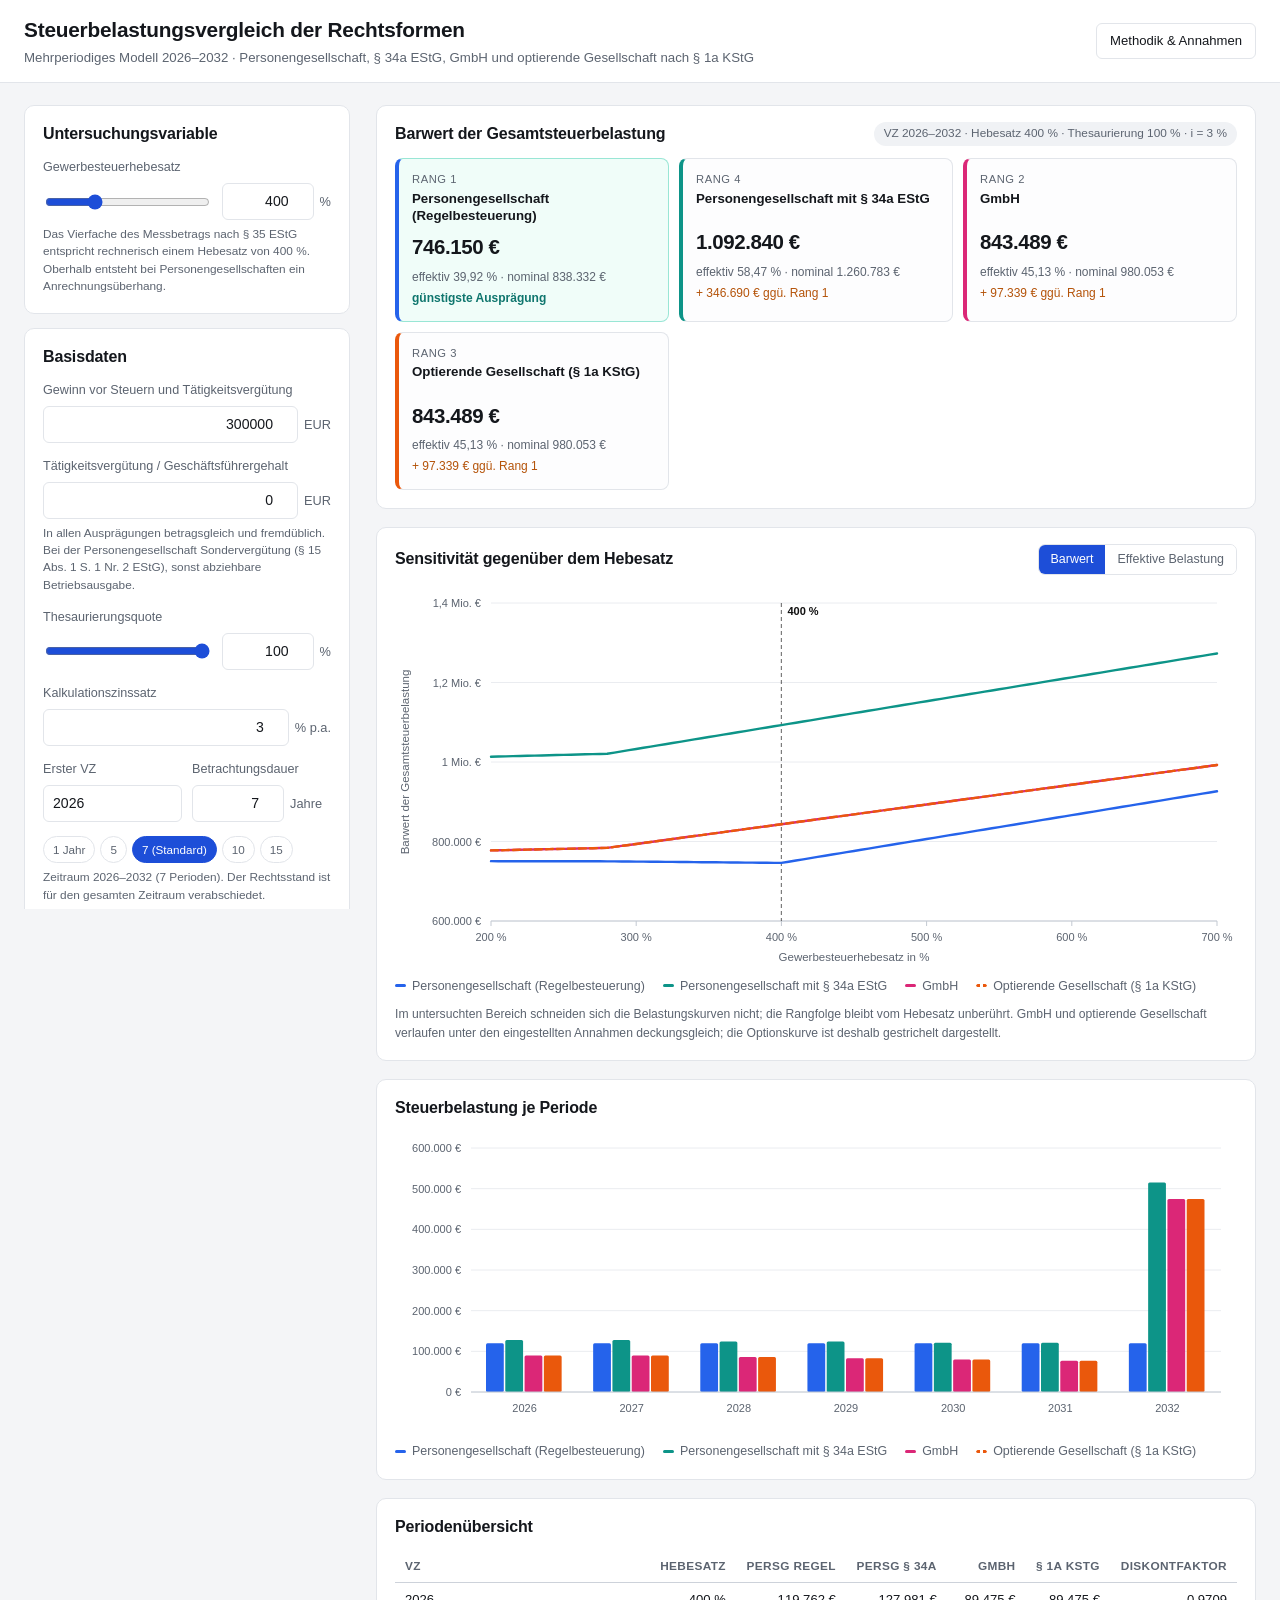
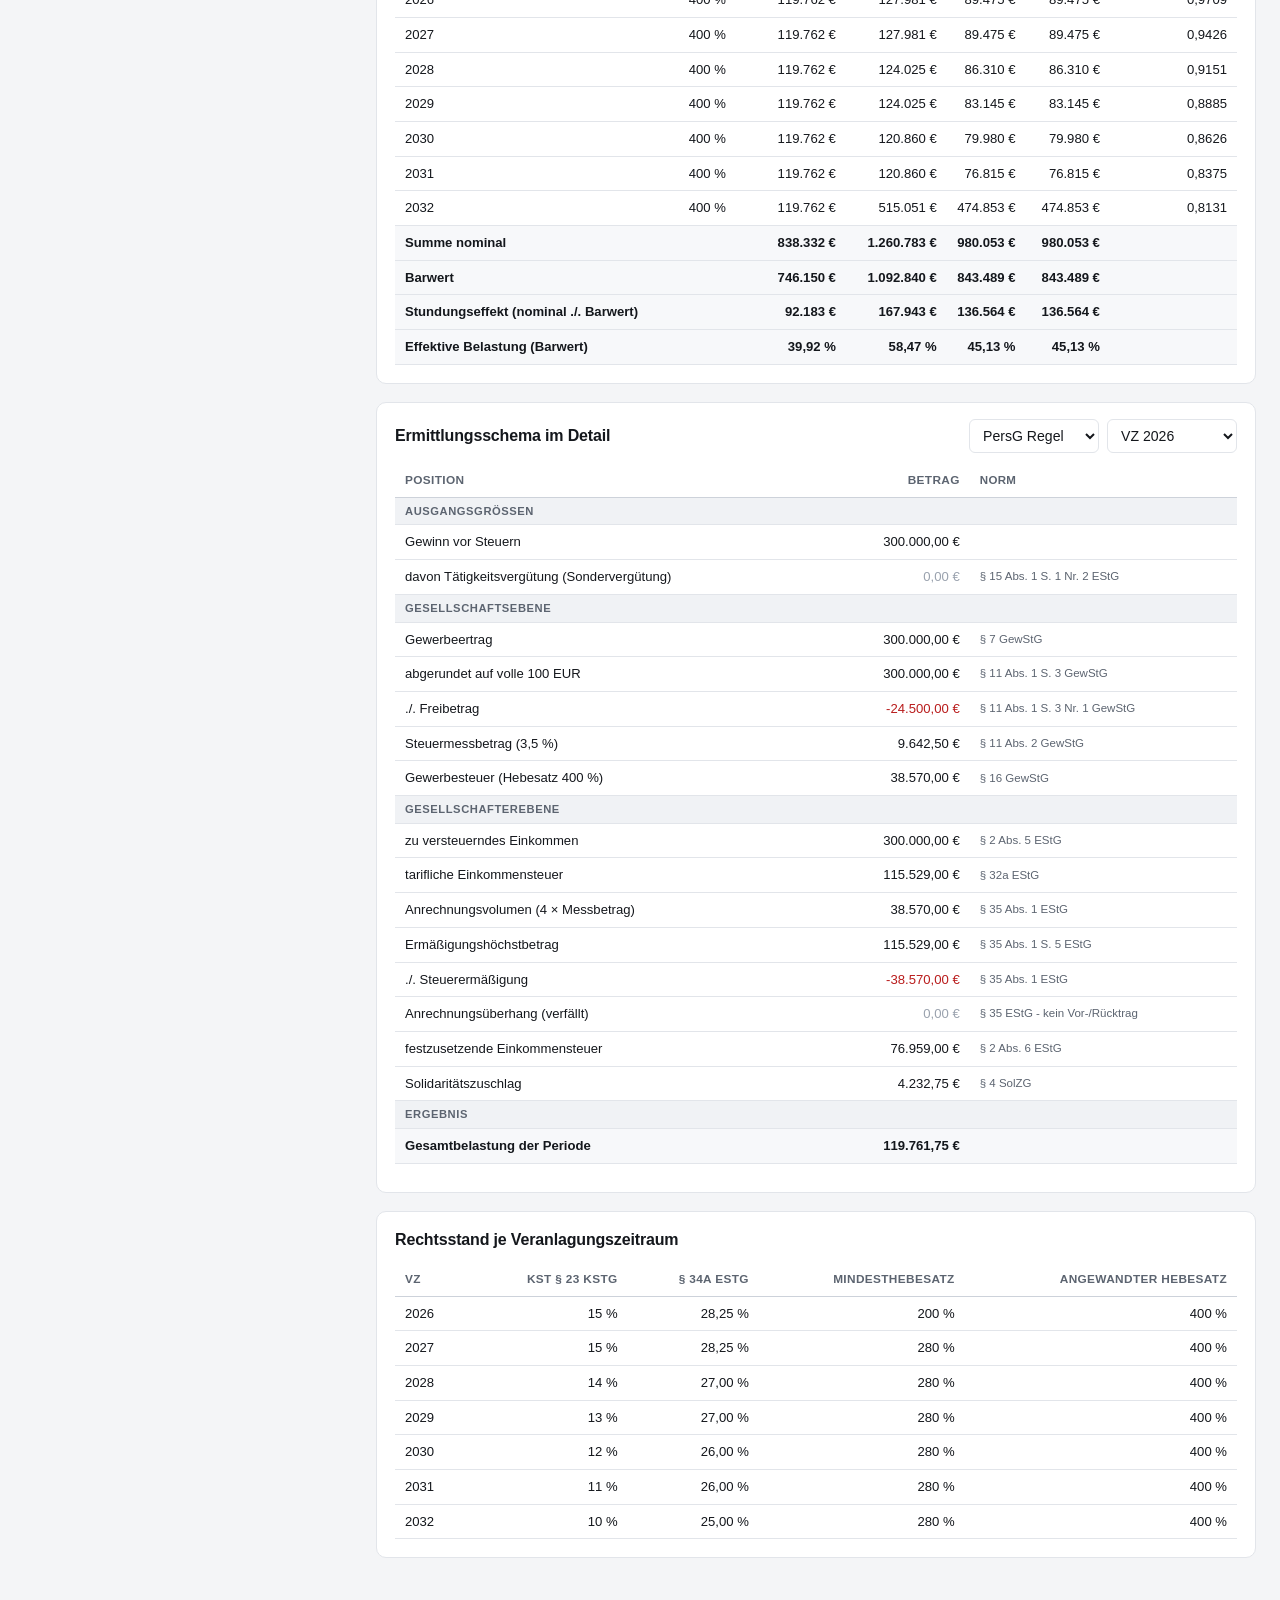
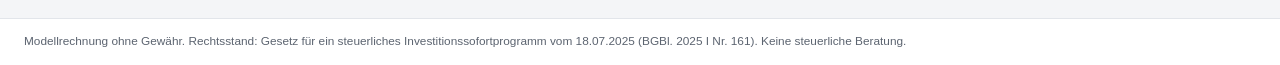
==== index.html @ 8e364d9c "Add files via upload" ====
<!doctype html>
<html lang="de">
  <head>
    <meta charset="utf-8" />
    <meta name="viewport" content="width=device-width, initial-scale=1" />
    <title>Steuerbelastungsvergleich der Rechtsformen &ndash; mehrperiodig</title>
    <meta
      name="description"
      content="Mehrperiodiger steuerlicher Rechtsformvergleich: Personengesellschaft, § 34a EStG, GmbH und optierende Gesellschaft nach § 1a KStG."
    />
    <link rel="stylesheet" href="styles.css" />
  </head>
  <body>
    <header class="kopf">
      <div class="kopf-inner">
        <div>
          <h1>Steuerbelastungsvergleich der Rechtsformen</h1>
          <p class="untertitel">
            <span id="untertitel-zeitraum">Mehrperiodiges Modell 2026&ndash;2032</span> &middot;
            Personengesellschaft, § 34a EStG, GmbH und optierende Gesellschaft nach § 1a KStG
          </p>
        </div>
        <button id="btn-methodik" class="ghost" type="button">Methodik &amp; Annahmen</button>
      </div>
    </header>

    <main class="layout">
      <aside class="eingaben" aria-label="Eingabeparameter">
        <section class="karte">
          <h2>Untersuchungsvariable</h2>
          <div class="feld">
            <label for="hebesatz">Gewerbesteuerhebesatz</label>
            <div class="slider-zeile">
              <input id="hebesatz" type="range" min="200" max="900" step="5" value="400" />
              <div class="zahl-eingabe">
                <input id="hebesatz-zahl" type="number" min="0" max="1200" step="5" value="400" />
                <span>%</span>
              </div>
            </div>
            <p class="hinweis" id="hebesatz-hinweis"></p>
          </div>
        </section>

        <section class="karte">
          <h2>Basisdaten</h2>
          <div class="feld">
            <label for="gewinn">Gewinn vor Steuern und Tätigkeitsvergütung</label>
            <div class="zahl-eingabe breit">
              <input id="gewinn" type="number" min="0" step="10000" value="300000" />
              <span>EUR</span>
            </div>
          </div>
          <div class="feld">
            <label for="verguetung">Tätigkeitsvergütung / Geschäftsführergehalt</label>
            <div class="zahl-eingabe breit">
              <input id="verguetung" type="number" min="0" step="5000" value="0" />
              <span>EUR</span>
            </div>
            <p class="hinweis">
              In allen Ausprägungen betragsgleich und fremdüblich. Bei der Personengesellschaft
              Sondervergütung (§ 15 Abs. 1 S. 1 Nr. 2 EStG), sonst abziehbare Betriebsausgabe.
            </p>
          </div>
          <div class="feld">
            <label for="thesaurierung">Thesaurierungsquote</label>
            <div class="slider-zeile">
              <input id="thesaurierung" type="range" min="0" max="100" step="5" value="100" />
              <div class="zahl-eingabe">
                <input id="thesaurierung-zahl" type="number" min="0" max="100" step="5" value="100" />
                <span>%</span>
              </div>
            </div>
          </div>
          <div class="feld">
            <label for="zins">Kalkulationszinssatz</label>
            <div class="zahl-eingabe breit">
              <input id="zins" type="number" min="0" max="20" step="0.25" value="3" />
              <span>% p.a.</span>
            </div>
          </div>
          <div class="feld zwei-spalten">
            <div>
              <label for="von-vz">Erster VZ</label>
              <input id="von-vz" type="number" min="2024" max="2040" step="1" value="2026" />
            </div>
            <div>
              <label for="dauer">Betrachtungsdauer</label>
              <div class="zahl-eingabe">
                <input id="dauer" type="number" min="1" max="30" step="1" value="7" />
                <span>Jahre</span>
              </div>
            </div>
          </div>
          <div class="schnellwahl" id="dauer-schnellwahl">
            <button type="button" data-dauer="1">1 Jahr</button>
            <button type="button" data-dauer="5">5</button>
            <button type="button" data-dauer="7">7 (Standard)</button>
            <button type="button" data-dauer="10">10</button>
            <button type="button" data-dauer="15">15</button>
          </div>
          <p class="hinweis" id="zeitraum-hinweis"></p>
        </section>

        <section class="karte">
          <h2>Modellvarianten</h2>
          <label class="schalter">
            <input type="checkbox" id="opt-schluss" checked />
            <span
              >Vollständige Entnahme/Ausschüttung in der Schlussperiode
              <em>Ohne diese Annahme erschiene die Stundung als endgültige Entlastung.</em></span
            >
          </label>
          <label class="schalter">
            <input type="checkbox" id="opt-mindest" checked />
            <span
              >Gesetzlichen Mindesthebesatz erzwingen
              <em>280 % ab EZ 2027 (§ 16 Abs. 4 S. 2 GewStG).</em></span
            >
          </label>
          <label class="schalter">
            <input type="checkbox" id="opt-solz" checked />
            <span
              >SolZ-Freigrenze und Milderungszone
              <em>§ 3 Abs. 3 bis 5 SolZG auf die Einkommensteuer.</em></span
            >
          </label>
          <label class="schalter">
            <input type="checkbox" id="opt-hoechst" />
            <span
              >§ 34a-Steuer im Ermäßigungshöchstbetrag
              <em
                >Standard aus: der Sondertarif mindert das nutzbare Anrechnungsvolumen des
                § 35 EStG.</em
              ></span
            >
          </label>
          <label class="schalter">
            <input type="checkbox" id="opt-fiktion" />
            <span
              >Ausschüttungsfiktion § 1a Abs. 3 S. 5 KStG
              <em>Entnahmefähiges Gesellschafterkonto: Thesaurierung ausgeschlossen.</em></span
            >
          </label>
        </section>

        <section class="karte">
          <h2>Kontrollrechnung</h2>
          <label class="schalter">
            <input type="checkbox" id="opt-kontrolle" />
            <span
              >Ohne Tätigkeitsvergütung gegenrechnen
              <em>Zeigt den Einfluss der Vergütung auf die Rangfolge.</em></span
            >
          </label>
          <div class="knopfreihe">
            <button id="btn-reset" class="ghost" type="button">Basisszenario</button>
            <button id="btn-csv" class="ghost" type="button">CSV-Export</button>
          </div>
        </section>
      </aside>

      <div class="ergebnisse">
        <section class="karte" id="uebersicht-karte">
          <div class="karte-kopf">
            <h2>Barwert der Gesamtsteuerbelastung</h2>
            <span class="badge" id="zeitraum-badge"></span>
          </div>
          <div class="varianten-raster" id="varianten-raster"></div>
          <p class="fussnote" id="kontroll-hinweis" hidden></p>
        </section>

        <section class="karte">
          <div class="karte-kopf">
            <h2>Sensitivität gegenüber dem Hebesatz</h2>
            <div class="segmente" role="tablist">
              <button class="segment aktiv" data-mass="barwert" type="button">Barwert</button>
              <button class="segment" data-mass="effektiv" type="button">Effektive Belastung</button>
            </div>
          </div>
          <div id="chart-sensitivitaet"></div>
          <div class="legende" id="legende-sensitivitaet"></div>
          <p class="fussnote" id="schnittpunkte"></p>
        </section>

        <section class="karte">
          <h2>Steuerbelastung je Periode</h2>
          <div id="chart-perioden"></div>
          <div class="legende" id="legende-perioden"></div>
        </section>

        <section class="karte">
          <h2>Periodenübersicht</h2>
          <div class="tabelle-scroll">
            <table id="perioden-tabelle" class="tabelle"></table>
          </div>
        </section>

        <section class="karte">
          <div class="karte-kopf">
            <h2>Ermittlungsschema im Detail</h2>
            <div class="detail-wahl">
              <select id="detail-variante" aria-label="Ausprägung"></select>
              <select id="detail-periode" aria-label="Veranlagungszeitraum"></select>
            </div>
          </div>
          <div class="tabelle-scroll">
            <table id="detail-tabelle" class="tabelle detail"></table>
          </div>
          <ul class="hinweisliste" id="detail-hinweise"></ul>
        </section>

        <section class="karte">
          <h2>Rechtsstand je Veranlagungszeitraum</h2>
          <div class="tabelle-scroll">
            <table id="rechtsstand-tabelle" class="tabelle"></table>
          </div>
        </section>
      </div>
    </main>

    <dialog id="methodik">
      <article>
        <h2>Modellannahmen</h2>
        <p>
          Die Annahmen sind keine Realitätsbeschreibung, sondern eine bewusste Reduktion, die den
          Untersuchungsgegenstand isoliert. Sie wirken über alle Ausprägungen einheitlich;
          Belastungsunterschiede sind damit ausschließlich auf die rechtsformspezifische Systematik
          und auf die Höhe des Hebesatzes zurückzuführen.
        </p>
        <table class="tabelle">
          <thead>
            <tr><th>Parameter</th><th>Annahme</th></tr>
          </thead>
          <tbody>
            <tr><td>Gesellschafter</td><td>eine unbeschränkt steuerpflichtige natürliche Person, keine weiteren Einkünfte, keine Kirchensteuer</td></tr>
            <tr><td>Gewinn vor Steuern</td><td>konstant über alle Perioden</td></tr>
            <tr><td>Hebesatz</td><td>einzige variable Größe</td></tr>
            <tr><td>Hinzurechnungen / Kürzungen</td><td>keine; Gewerbeertrag = Gewinn vor Steuern</td></tr>
            <tr><td>Tätigkeitsvergütung</td><td>betragsgleich in allen Ausprägungen, fremdüblich</td></tr>
            <tr><td>Sonderbetriebsvermögen</td><td>nicht vorhanden</td></tr>
            <tr><td>Anrechnung § 35 EStG</td><td>ein Betrieb, keine Quotelung, kein Vor- oder Rücktrag von Überhängen</td></tr>
            <tr><td>§ 34a EStG</td><td>Antragsvoraussetzungen erfüllt, keine Tatbestände des Abs. 6, voller Antrag</td></tr>
            <tr><td>Ausschüttungsbesteuerung</td><td>Abgeltungsteuer; kein Teileinkünfteverfahren, keine Günstigerprüfung, kein Sparer-Pauschbetrag</td></tr>
            <tr><td>Optierende Gesellschaft</td><td>nicht entnahmefähiges Gesellschafterkonto; Übergang und Rückoption nicht abgebildet</td></tr>
            <tr><td>Schlussperiode</td><td>vollständige Ausschüttung bzw. Entnahme und Nachversteuerung</td></tr>
            <tr><td>Rechtsstand</td><td>verabschiedete Satzänderungen periodengerecht; Einkommensteuertarif konstant (VZ 2026)</td></tr>
            <tr><td>Thesauriertes Vermögen</td><td>keine Verzinsung; Diskontierung allein über den Kalkulationszinssatz</td></tr>
            <tr><td>Sozialversicherung</td><td>bleibt außer Betracht</td></tr>
          </tbody>
        </table>

        <h3>Rechenweg</h3>
        <p>
          Die Berechnung durchläuft die Veranlagungszeiträume nacheinander. Fortgeschrieben werden
          der nachversteuerungspflichtige Betrag nach § 34a Abs. 3 EStG sowie das thesaurierte
          Vermögen der Kapitalgesellschaft. Die Ermittlung des begünstigungsfähigen Gewinns nach
          § 34a Abs. 2 EStG ist zirkulär und wird durch Fixpunktiteration aufgelöst. Erst im
          Anschluss werden die Zahlungen &ndash; jeweils zum Periodenende &ndash; auf den Beginn des
          ersten Veranlagungszeitraums diskontiert.
        </p>

        <h3>Grenzen</h3>
        <ul>
          <li>Der Übergangsvorgang nach § 1a Abs. 2 KStG (Formwechsel i.S.d. § 1 Abs. 3 Nr. 3 UmwStG), die Sperrfrist des § 22 UmwStG und die Rückoption bleiben unberücksichtigt. Das verzerrt den Vergleich tendenziell zugunsten der Option.</li>
          <li>Anrechnungsüberhänge nach § 35 EStG verfallen periodisch; das Gesetz sieht weder Vor- noch Rücktrag vor.</li>
          <li>Die Ergebnisse sind Modellrechnungen und ersetzen keine steuerliche Beratung im Einzelfall.</li>
        </ul>
        <form method="dialog"><button class="primaer" type="submit">Schließen</button></form>
      </article>
    </dialog>

    <footer class="fuss">
      <p>
        Modellrechnung ohne Gewähr. Rechtsstand: Gesetz für ein steuerliches Investitionssofortprogramm
        vom 18.07.2025 (BGBl. 2025 I Nr. 161). Keine steuerliche Beratung.
      </p>
    </footer>

    <script type="module" src="src/ui/app.js"></script>
  </body>
</html>
---- styles.css ----
:root {
  --bg: #f4f5f7;
  --karte: #ffffff;
  --rand: #e2e5ea;
  --text: #14171c;
  --gedimmt: #5c6470;
  --akzent: #1d4ed8;
  --gut: #0f766e;
  --warn: #b45309;
  --radius: 10px;
  --schrift: 'Inter', -apple-system, BlinkMacSystemFont, 'Segoe UI', Roboto, Helvetica, Arial,
    sans-serif;
}

* {
  box-sizing: border-box;
}

html {
  -webkit-text-size-adjust: 100%;
}

body {
  margin: 0;
  font-family: var(--schrift);
  background: var(--bg);
  color: var(--text);
  font-size: 15px;
  line-height: 1.5;
}

h1,
h2,
h3 {
  margin: 0;
  font-weight: 600;
  letter-spacing: -0.01em;
}

h1 {
  font-size: 1.3rem;
}
h2 {
  font-size: 1rem;
}
h3 {
  font-size: 0.95rem;
  margin-top: 1.4rem;
}

/* ---------- Kopf ---------- */

.kopf {
  background: var(--karte);
  border-bottom: 1px solid var(--rand);
  position: sticky;
  top: 0;
  z-index: 20;
}

.kopf-inner {
  max-width: 1500px;
  margin: 0 auto;
  padding: 14px 24px;
  display: flex;
  align-items: center;
  justify-content: space-between;
  gap: 16px;
}

.untertitel {
  margin: 3px 0 0;
  color: var(--gedimmt);
  font-size: 0.83rem;
}

/* ---------- Layout ---------- */

.layout {
  max-width: 1500px;
  margin: 0 auto;
  padding: 22px 24px 60px;
  display: grid;
  grid-template-columns: 330px minmax(0, 1fr);
  gap: 22px;
  align-items: start;
}

.eingaben {
  position: sticky;
  top: 78px;
  display: flex;
  flex-direction: column;
  gap: 14px;
  max-height: calc(100vh - 96px);
  overflow-y: auto;
  padding-right: 4px;
}

.ergebnisse {
  display: flex;
  flex-direction: column;
  gap: 18px;
  min-width: 0;
}

.karte {
  background: var(--karte);
  border: 1px solid var(--rand);
  border-radius: var(--radius);
  padding: 16px 18px 18px;
}

.karte-kopf {
  display: flex;
  align-items: center;
  justify-content: space-between;
  gap: 12px;
  flex-wrap: wrap;
  margin-bottom: 12px;
}

.karte h2 {
  margin-bottom: 12px;
}
.karte-kopf h2 {
  margin-bottom: 0;
}

/* ---------- Formularelemente ---------- */

.feld {
  margin-bottom: 14px;
}
.feld:last-child {
  margin-bottom: 0;
}

label {
  display: block;
  font-size: 0.79rem;
  font-weight: 500;
  color: var(--gedimmt);
  margin-bottom: 6px;
}

input[type='number'],
select {
  width: 100%;
  padding: 7px 9px;
  border: 1px solid var(--rand);
  border-radius: 6px;
  font: inherit;
  font-size: 0.88rem;
  background: #fff;
  color: var(--text);
  font-variant-numeric: tabular-nums;
}

input[type='number']:focus,
select:focus {
  outline: 2px solid rgba(29, 78, 216, 0.35);
  outline-offset: 0;
  border-color: var(--akzent);
}

.zahl-eingabe {
  display: flex;
  align-items: center;
  gap: 6px;
}
.zahl-eingabe span {
  font-size: 0.8rem;
  color: var(--gedimmt);
  white-space: nowrap;
}
.zahl-eingabe input {
  width: 92px;
  text-align: right;
}
.zahl-eingabe.breit input {
  width: 100%;
}

.slider-zeile {
  display: flex;
  align-items: center;
  gap: 10px;
}
.slider-zeile input[type='range'] {
  flex: 1;
  min-width: 0;
  accent-color: var(--akzent);
}

.zwei-spalten {
  display: grid;
  grid-template-columns: 1fr 1fr;
  gap: 10px;
}
.zwei-spalten label {
  margin-bottom: 6px;
}

.schnellwahl {
  display: flex;
  flex-wrap: wrap;
  gap: 5px;
  margin-top: 8px;
}
.schnellwahl button {
  padding: 4px 9px;
  font: inherit;
  font-size: 0.73rem;
  color: var(--gedimmt);
  background: #fff;
  border: 1px solid var(--rand);
  border-radius: 999px;
  cursor: pointer;
}
.schnellwahl button:hover {
  border-color: var(--akzent);
  color: var(--akzent);
}
.schnellwahl button.aktiv {
  background: var(--akzent);
  border-color: var(--akzent);
  color: #fff;
}

.hinweis {
  margin: 6px 0 0;
  font-size: 0.74rem;
  color: var(--gedimmt);
  line-height: 1.45;
}
.hinweis.warnung {
  color: var(--warn);
}

.schalter {
  display: flex;
  gap: 9px;
  align-items: flex-start;
  font-size: 0.82rem;
  color: var(--text);
  font-weight: 400;
  margin-bottom: 11px;
  cursor: pointer;
}
.schalter:last-of-type {
  margin-bottom: 0;
}
.schalter input {
  margin-top: 2px;
  accent-color: var(--akzent);
  flex-shrink: 0;
}
.schalter em {
  display: block;
  font-style: normal;
  font-size: 0.72rem;
  color: var(--gedimmt);
  margin-top: 2px;
}

button {
  font: inherit;
  cursor: pointer;
  border-radius: 6px;
  padding: 7px 13px;
  font-size: 0.82rem;
  border: 1px solid var(--rand);
  background: #fff;
  color: var(--text);
}
button:hover {
  background: #f7f8fa;
}
button.primaer {
  background: var(--akzent);
  border-color: var(--akzent);
  color: #fff;
}
button.primaer:hover {
  background: #1a44bd;
}

.knopfreihe {
  display: flex;
  gap: 8px;
  margin-top: 12px;
}
.knopfreihe button {
  flex: 1;
}

.segmente {
  display: inline-flex;
  border: 1px solid var(--rand);
  border-radius: 7px;
  overflow: hidden;
}
.segment {
  border: 0;
  border-radius: 0;
  padding: 5px 12px;
  font-size: 0.78rem;
  background: #fff;
  color: var(--gedimmt);
}
.segment.aktiv {
  background: var(--akzent);
  color: #fff;
}

.badge {
  font-size: 0.74rem;
  color: var(--gedimmt);
  background: #f0f2f5;
  border-radius: 999px;
  padding: 3px 10px;
}

/* ---------- Ergebniskarten ---------- */

.varianten-raster {
  display: grid;
  grid-template-columns: repeat(auto-fit, minmax(210px, 1fr));
  gap: 10px;
}

.variante {
  border: 1px solid var(--rand);
  border-left: 4px solid var(--farbe, var(--akzent));
  border-radius: 8px;
  padding: 12px 13px;
  background: #fdfdfe;
}
.variante.beste {
  background: #f0fdf9;
  border-color: #99e6d5;
  border-left-color: var(--farbe);
}

.variante .rang {
  font-size: 0.7rem;
  text-transform: uppercase;
  letter-spacing: 0.05em;
  color: var(--gedimmt);
}
.variante .name {
  font-size: 0.83rem;
  font-weight: 600;
  margin: 2px 0 8px;
  line-height: 1.3;
  min-height: 2.2em;
}
.variante .wert {
  font-size: 1.28rem;
  font-weight: 650;
  font-variant-numeric: tabular-nums;
  letter-spacing: -0.02em;
}
.variante .zusatz {
  font-size: 0.75rem;
  color: var(--gedimmt);
  margin-top: 5px;
  font-variant-numeric: tabular-nums;
}
.variante .delta {
  font-size: 0.75rem;
  margin-top: 3px;
  font-variant-numeric: tabular-nums;
}
.variante .delta.null {
  color: var(--gut);
  font-weight: 600;
}
.variante .delta.plus {
  color: var(--warn);
}

/* ---------- Tabellen ---------- */

.tabelle-scroll {
  overflow-x: auto;
  margin: 0 -4px;
  padding: 0 4px;
}

.tabelle {
  width: 100%;
  border-collapse: collapse;
  font-size: 0.82rem;
  font-variant-numeric: tabular-nums;
}
.tabelle th,
.tabelle td {
  padding: 7px 10px;
  text-align: right;
  border-bottom: 1px solid var(--rand);
  white-space: nowrap;
}
.tabelle th:first-child,
.tabelle td:first-child {
  text-align: left;
  white-space: normal;
}
.tabelle thead th {
  font-weight: 600;
  font-size: 0.74rem;
  color: var(--gedimmt);
  text-transform: uppercase;
  letter-spacing: 0.03em;
  border-bottom: 1px solid #cdd2da;
}
.tabelle tbody tr:hover {
  background: #fafbfc;
}
.tabelle tr.summenzeile td {
  font-weight: 650;
  border-top: 1px solid #cdd2da;
  background: #f7f8fa;
}
.tabelle .norm {
  font-size: 0.72rem;
  color: var(--gedimmt);
  text-align: left;
  white-space: normal;
}
.tabelle .ebene td {
  background: #f0f2f5;
  font-size: 0.7rem;
  text-transform: uppercase;
  letter-spacing: 0.05em;
  color: var(--gedimmt);
  font-weight: 600;
  padding: 5px 10px;
}
.tabelle td.negativ {
  color: #b91c1c;
}
.tabelle td.null-wert {
  color: #9aa2ae;
}

.detail-wahl {
  display: flex;
  gap: 8px;
}
.detail-wahl select {
  width: auto;
  min-width: 130px;
}

/* ---------- Diagramme ---------- */

.chart-wrapper {
  position: relative;
}
.chart {
  display: block;
  overflow: visible;
}
.chart .grid {
  stroke: #eaecf0;
  stroke-width: 1;
}
.chart .axis {
  stroke: #c3c9d2;
  stroke-width: 1;
}
.chart .tick {
  font-size: 11px;
  fill: var(--gedimmt);
  font-variant-numeric: tabular-nums;
}
.chart .achsentitel {
  font-size: 11.5px;
  fill: var(--gedimmt);
  font-weight: 500;
}
.chart .marker {
  stroke: #111;
  stroke-width: 1.2;
  stroke-dasharray: 4 3;
  opacity: 0.55;
}
.chart .marker-label {
  font-size: 11px;
  fill: #111;
  font-weight: 600;
}
.chart .fokus-linie {
  stroke: #8b93a1;
  stroke-width: 1;
  stroke-dasharray: 2 3;
}
.chart .linie {
  stroke-linejoin: round;
  stroke-linecap: round;
}

.tooltip {
  position: absolute;
  background: rgba(20, 23, 28, 0.95);
  color: #fff;
  padding: 8px 10px;
  border-radius: 7px;
  font-size: 0.75rem;
  pointer-events: none;
  min-width: 200px;
  z-index: 5;
}
.tooltip .tt-kopf {
  font-weight: 600;
  margin-bottom: 5px;
  padding-bottom: 4px;
  border-bottom: 1px solid rgba(255, 255, 255, 0.18);
}
.tooltip .tt-zeile {
  display: flex;
  align-items: center;
  gap: 6px;
  padding: 1.5px 0;
  font-variant-numeric: tabular-nums;
}
.tooltip .tt-zeile b {
  margin-left: auto;
  font-weight: 600;
}
.tooltip .tt-punkt {
  width: 8px;
  height: 8px;
  border-radius: 2px;
  flex-shrink: 0;
}

.legende {
  display: flex;
  flex-wrap: wrap;
  gap: 6px 18px;
  margin-top: 10px;
  font-size: 0.78rem;
  color: var(--gedimmt);
}
.legende-eintrag {
  display: inline-flex;
  align-items: center;
  gap: 6px;
}
.legende-eintrag i {
  width: 11px;
  height: 3px;
  border-radius: 2px;
  display: inline-block;
}

.fussnote {
  font-size: 0.76rem;
  color: var(--gedimmt);
  margin: 10px 0 0;
  line-height: 1.5;
}

.hinweisliste {
  margin: 10px 0 0;
  padding-left: 18px;
  font-size: 0.76rem;
  color: var(--gedimmt);
}
.hinweisliste li {
  margin-bottom: 3px;
}

/* ---------- Dialog ---------- */

dialog {
  border: 0;
  border-radius: 12px;
  padding: 0;
  max-width: 760px;
  width: calc(100% - 40px);
  box-shadow: 0 24px 60px rgba(0, 0, 0, 0.22);
}
dialog::backdrop {
  background: rgba(15, 18, 24, 0.45);
}
dialog article {
  padding: 24px 26px 22px;
  max-height: 82vh;
  overflow-y: auto;
}
dialog p,
dialog li {
  font-size: 0.85rem;
  color: #333a45;
}
dialog h2 {
  margin-bottom: 10px;
}
dialog .tabelle {
  margin-top: 10px;
}
dialog .tabelle td:first-child {
  font-weight: 500;
  width: 34%;
}
dialog .tabelle td {
  text-align: left;
  white-space: normal;
}
dialog form {
  margin-top: 18px;
  text-align: right;
}

.fuss {
  border-top: 1px solid var(--rand);
  background: var(--karte);
  padding: 14px 24px;
}
.fuss p {
  max-width: 1500px;
  margin: 0 auto;
  font-size: 0.74rem;
  color: var(--gedimmt);
}

@media (max-width: 1080px) {
  .layout {
    grid-template-columns: 1fr;
    padding: 16px;
  }
  .eingaben {
    position: static;
    max-height: none;
    overflow: visible;
  }
}
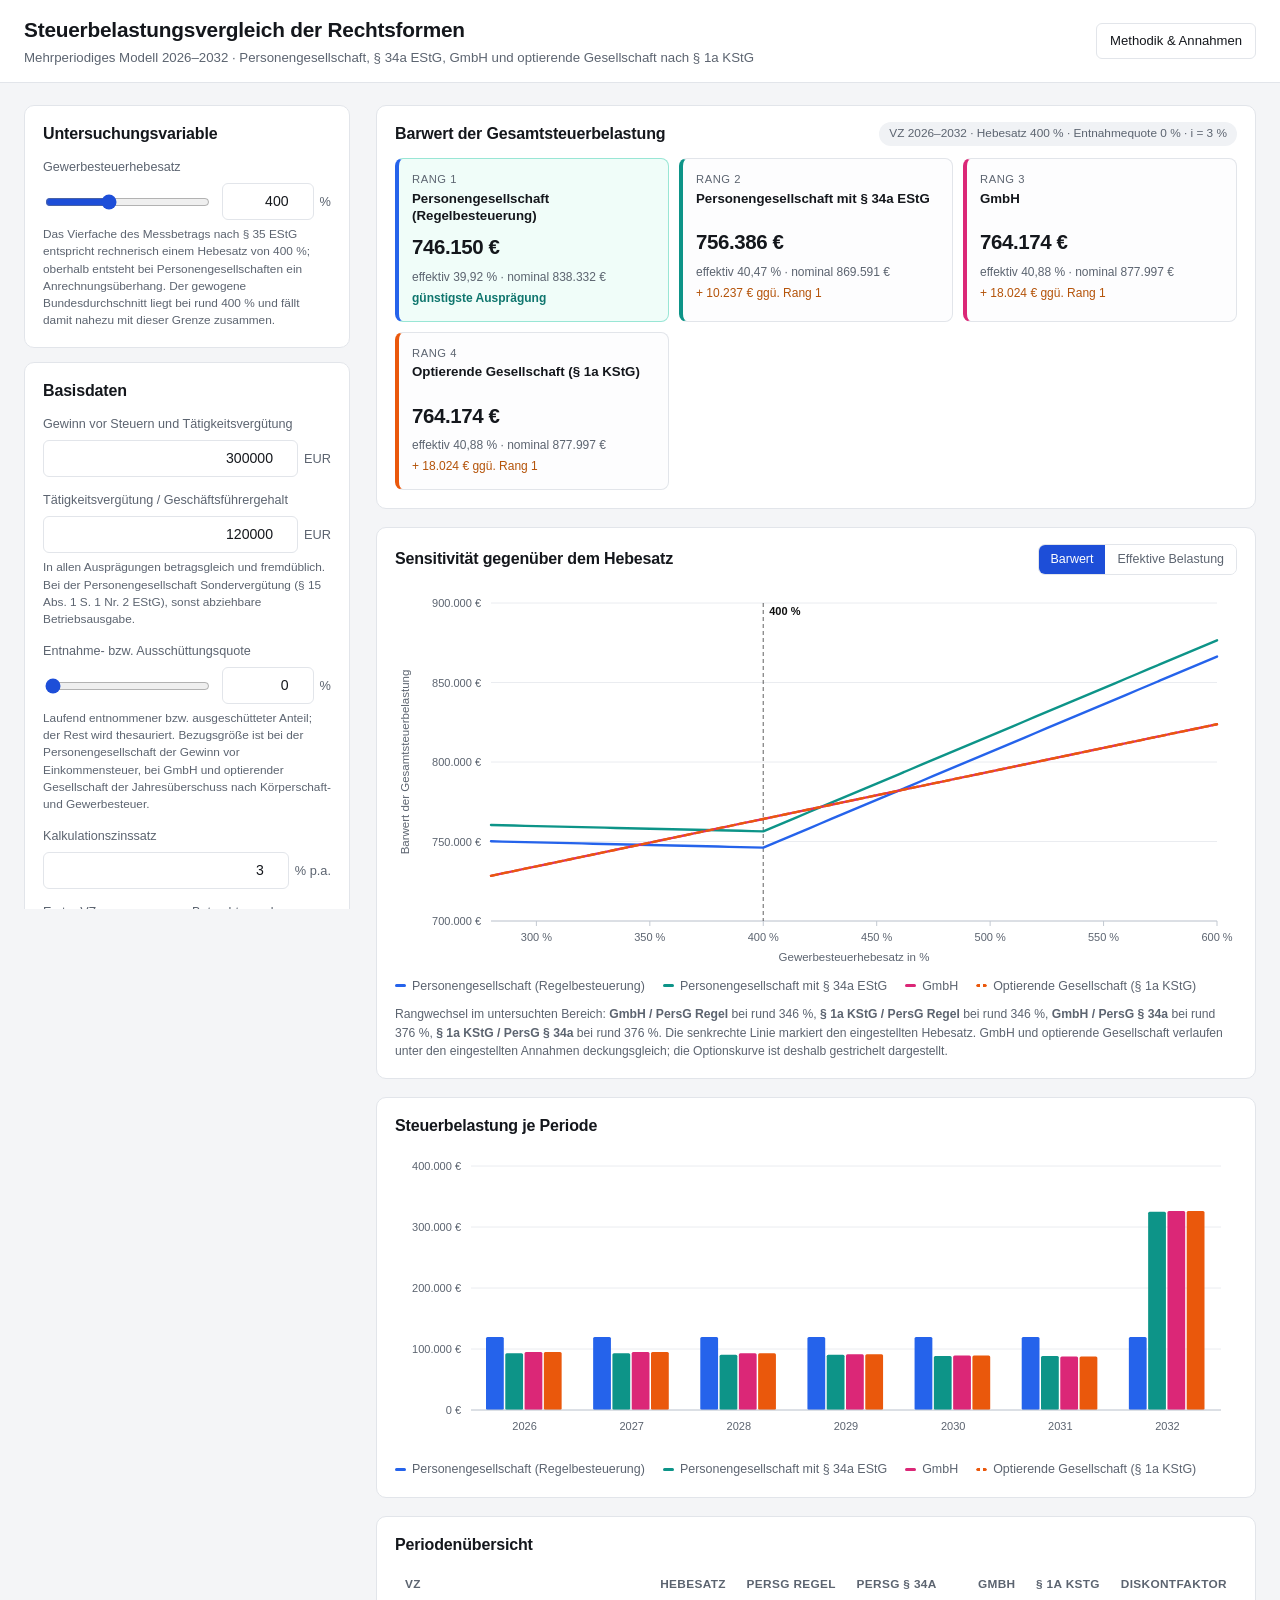
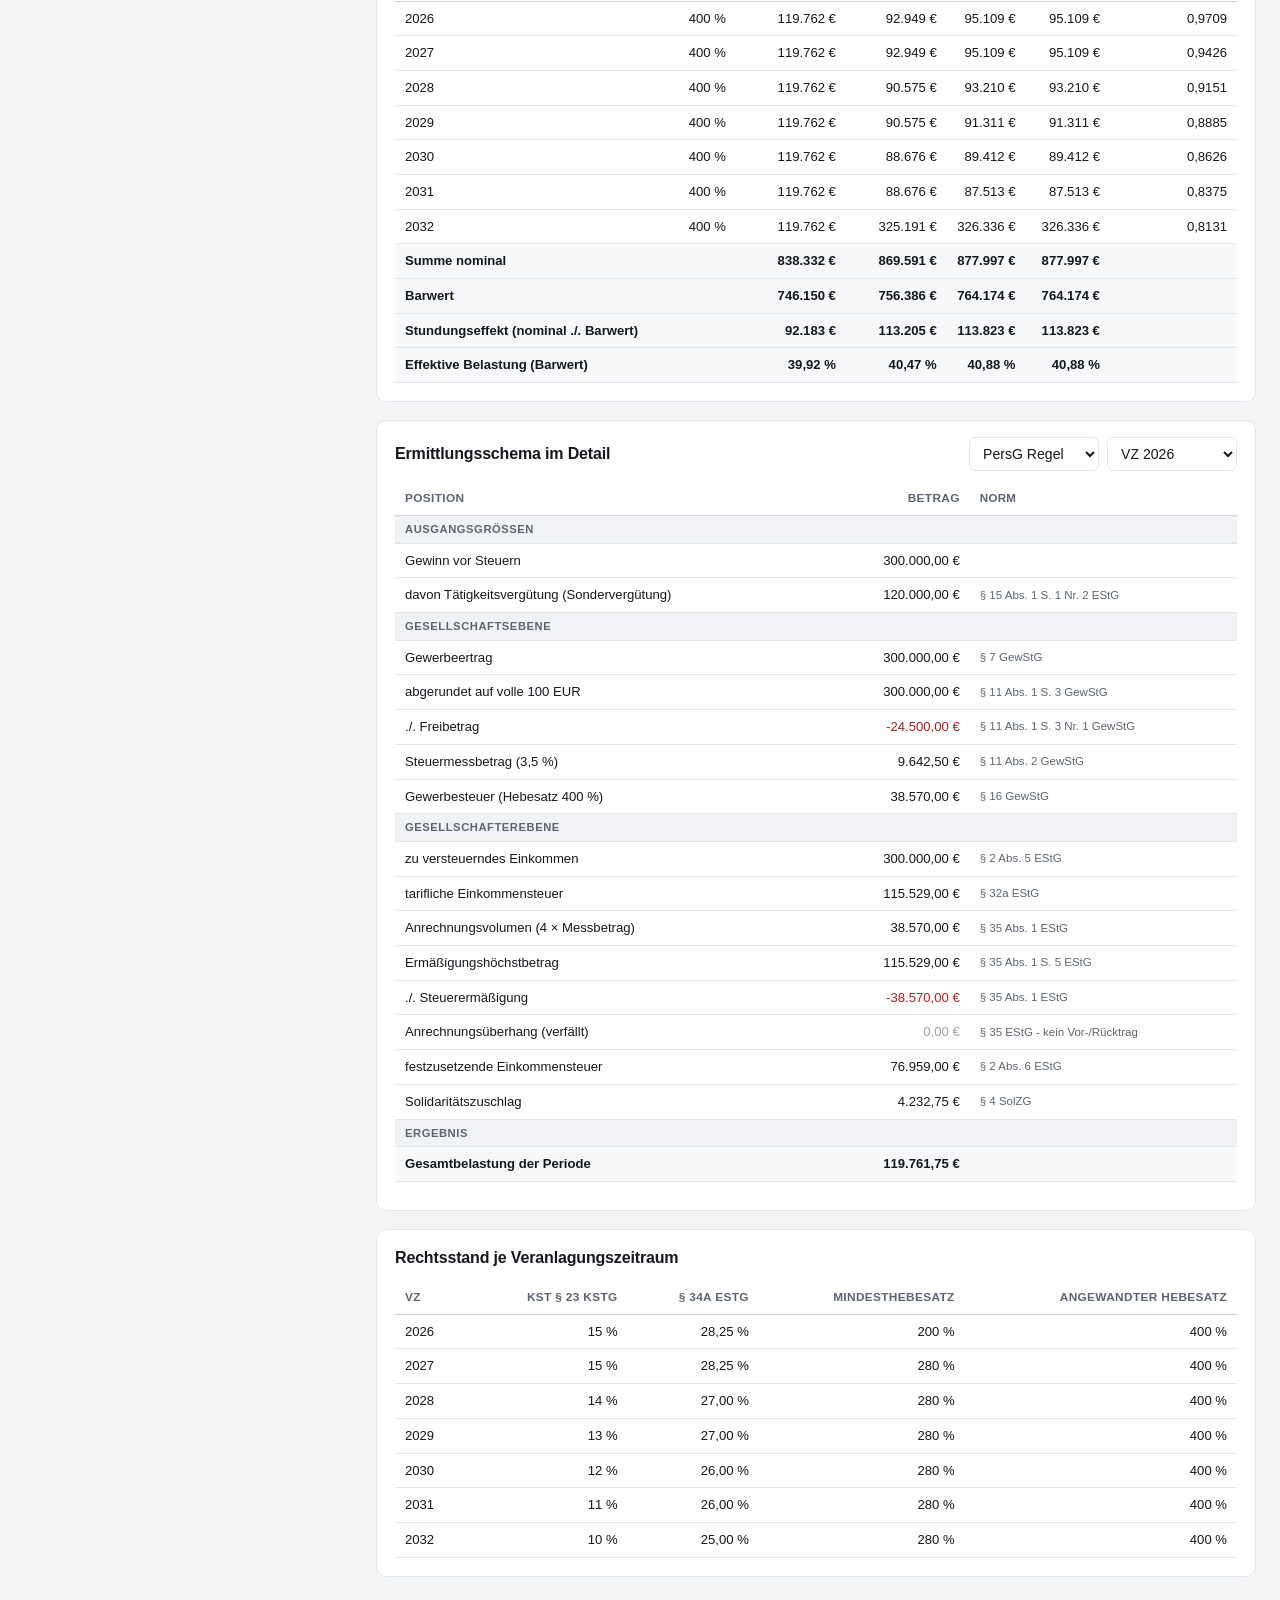
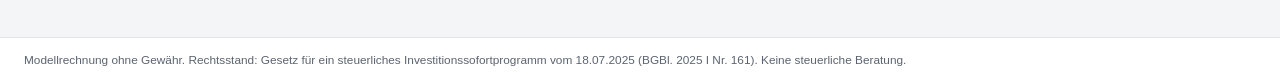
==== commit 75890d74: "Add files via upload" ====
--- a/index.html
+++ b/index.html
@@ -31,7 +31,7 @@
           <div class="feld">
             <label for="hebesatz">Gewerbesteuerhebesatz</label>
             <div class="slider-zeile">
-              <input id="hebesatz" type="range" min="200" max="900" step="5" value="400" />
+              <input id="hebesatz" type="range" min="280" max="600" step="5" value="400" />
               <div class="zahl-eingabe">
                 <input id="hebesatz-zahl" type="number" min="0" max="1200" step="5" value="400" />
                 <span>%</span>
@@ -53,7 +53,7 @@
           <div class="feld">
             <label for="verguetung">Tätigkeitsvergütung / Geschäftsführergehalt</label>
             <div class="zahl-eingabe breit">
-              <input id="verguetung" type="number" min="0" step="5000" value="0" />
+              <input id="verguetung" type="number" min="0" step="5000" value="120000" />
               <span>EUR</span>
             </div>
             <p class="hinweis">
@@ -62,14 +62,19 @@
             </p>
           </div>
           <div class="feld">
-            <label for="thesaurierung">Thesaurierungsquote</label>
+            <label for="entnahme">Entnahme- bzw. Ausschüttungsquote</label>
             <div class="slider-zeile">
-              <input id="thesaurierung" type="range" min="0" max="100" step="5" value="100" />
+              <input id="entnahme" type="range" min="0" max="100" step="5" value="0" />
               <div class="zahl-eingabe">
-                <input id="thesaurierung-zahl" type="number" min="0" max="100" step="5" value="100" />
+                <input id="entnahme-zahl" type="number" min="0" max="100" step="5" value="0" />
                 <span>%</span>
               </div>
             </div>
+            <p class="hinweis">
+              Laufend entnommener bzw. ausgeschütteter Anteil; der Rest wird thesauriert. Bezugsgröße
+              ist bei der Personengesellschaft der Gewinn vor Einkommensteuer, bei GmbH und
+              optierender Gesellschaft der Jahresüberschuss nach Körperschaft- und Gewerbesteuer.
+            </p>
           </div>
           <div class="feld">
             <label for="zins">Kalkulationszinssatz</label>
@@ -125,12 +130,13 @@
             >
           </label>
           <label class="schalter">
-            <input type="checkbox" id="opt-hoechst" />
+            <input type="checkbox" id="opt-hoechst" checked />
             <span
               >§ 34a-Steuer im Ermäßigungshöchstbetrag
               <em
-                >Standard aus: der Sondertarif mindert das nutzbare Anrechnungsvolumen des
-                § 35 EStG.</em
+                >Standard an: Auffassung der Finanzverwaltung, wonach die Steuer auf den begünstigten
+                Gewinn und die Nachsteuer in den Höchstbetrag des § 35 EStG eingehen. Aus:
+                Gegenauffassung, der Sondertarif mindert dann das nutzbare Anrechnungsvolumen.</em
               ></span
             >
           </label>
@@ -149,7 +155,10 @@
             <input type="checkbox" id="opt-kontrolle" />
             <span
               >Ohne Tätigkeitsvergütung gegenrechnen
-              <em>Zeigt den Einfluss der Vergütung auf die Rangfolge.</em></span
+              <em
+                >Zweite vertretbare Modellierung nach Abschnitt 2.2: vollständiger Verzicht auf eine
+                Vergütung. Zeigt deren Einfluss auf Niveau und Rangfolge.</em
+              ></span
             >
           </label>
           <div class="knopfreihe">
@@ -225,7 +234,8 @@
           Die Annahmen sind keine Realitätsbeschreibung, sondern eine bewusste Reduktion, die den
           Untersuchungsgegenstand isoliert. Sie wirken über alle Ausprägungen einheitlich;
           Belastungsunterschiede sind damit ausschließlich auf die rechtsformspezifische Systematik
-          und auf die Höhe des Hebesatzes zurückzuführen.
+          und auf die Höhe des Hebesatzes zurückzuführen. Die Übersicht entspricht Tabelle 1 der
+          Arbeit.
         </p>
         <table class="tabelle">
           <thead>
@@ -234,14 +244,15 @@
           <tbody>
             <tr><td>Gesellschafter</td><td>eine unbeschränkt steuerpflichtige natürliche Person, keine weiteren Einkünfte, keine Kirchensteuer</td></tr>
             <tr><td>Gewinn vor Steuern</td><td>konstant über alle Perioden</td></tr>
-            <tr><td>Hebesatz</td><td>einzige variable Größe</td></tr>
+            <tr><td>Hebesatz</td><td>einzige variable Größe; Sensitivität im Bereich 280 % bis 600 %. Der gewogene Bundesdurchschnitt liegt bei rund 400 % und fällt damit nahezu mit der Anrechnungsgrenze des § 35 EStG zusammen.</td></tr>
             <tr><td>Hinzurechnungen / Kürzungen</td><td>keine; Gewerbeertrag = Gewinn vor Steuern</td></tr>
-            <tr><td>Tätigkeitsvergütung</td><td>betragsgleich in allen Ausprägungen, fremdüblich</td></tr>
+            <tr><td>Tätigkeitsvergütung</td><td>betragsgleich in allen Ausprägungen, fremdüblich. Bei der Personengesellschaft Sondervergütung nach § 15 Abs. 1 S. 1 Nr. 2 EStG i.V.m. § 7 GewStG, bei GmbH und optierender Gesellschaft abziehbare Betriebsausgabe. Der vollständige Verzicht auf eine Vergütung dient nur als Kontrollrechnung.</td></tr>
+            <tr><td>Entnahme- bzw. Ausschüttungsquote</td><td>konstant; Bezugsgröße bei der Personengesellschaft der Gewinn vor Einkommensteuer, bei den Kapitalgesellschaften der Jahresüberschuss nach Körperschaft- und Gewerbesteuer</td></tr>
             <tr><td>Sonderbetriebsvermögen</td><td>nicht vorhanden</td></tr>
             <tr><td>Anrechnung § 35 EStG</td><td>ein Betrieb, keine Quotelung, kein Vor- oder Rücktrag von Überhängen</td></tr>
-            <tr><td>§ 34a EStG</td><td>Antragsvoraussetzungen erfüllt, keine Tatbestände des Abs. 6, voller Antrag</td></tr>
-            <tr><td>Ausschüttungsbesteuerung</td><td>Abgeltungsteuer; kein Teileinkünfteverfahren, keine Günstigerprüfung, kein Sparer-Pauschbetrag</td></tr>
-            <tr><td>Optierende Gesellschaft</td><td>nicht entnahmefähiges Gesellschafterkonto; Übergang und Rückoption nicht abgebildet</td></tr>
+            <tr><td>§ 34a EStG</td><td>Antragsvoraussetzungen des Abs. 1 S. 1 erfüllt (Gewinnanteil über 10 % oder über 10.000 EUR), keine Tatbestände des Abs. 6, voller Antrag</td></tr>
+            <tr><td>Ausschüttungsbesteuerung</td><td>Abgeltungsteuer nach § 32d Abs. 1 EStG; kein Teileinkünfteverfahren, keine Günstigerprüfung, kein Sparer-Pauschbetrag. Das Teileinkünfteverfahren wäre erst unterhalb eines Grenzsteuersatzes von rund 41,7 % vorteilhaft, die Günstigerprüfung erst unterhalb von 25 %.</td></tr>
+            <tr><td>Optierende Gesellschaft</td><td>nicht entnahmefähiges Gesellschafterkonto unterstellt, da das Stehenlassen auf einem entnahmefähigen Konto bereits die Ausschüttungsfiktion des § 1a Abs. 3 S. 5 KStG auslöste; Übergang nach § 1a Abs. 2 KStG und Rückoption nach § 1a Abs. 4 KStG nicht abgebildet</td></tr>
             <tr><td>Schlussperiode</td><td>vollständige Ausschüttung bzw. Entnahme und Nachversteuerung</td></tr>
             <tr><td>Rechtsstand</td><td>verabschiedete Satzänderungen periodengerecht; Einkommensteuertarif konstant (VZ 2026)</td></tr>
             <tr><td>Thesauriertes Vermögen</td><td>keine Verzinsung; Diskontierung allein über den Kalkulationszinssatz</td></tr>
@@ -263,6 +274,8 @@
         <ul>
           <li>Der Übergangsvorgang nach § 1a Abs. 2 KStG (Formwechsel i.S.d. § 1 Abs. 3 Nr. 3 UmwStG), die Sperrfrist des § 22 UmwStG und die Rückoption bleiben unberücksichtigt. Das verzerrt den Vergleich tendenziell zugunsten der Option.</li>
           <li>Anrechnungsüberhänge nach § 35 EStG verfallen periodisch; das Gesetz sieht weder Vor- noch Rücktrag vor.</li>
+          <li>Der Barwert erfasst den Stundungsvorteil nur über die Diskontierung. Erträge aus der Wiederanlage thesaurierter Mittel und deren rechtsformabhängige Besteuerung bildet das Modell nicht ab; der Zeiteffekt wird daher nur näherungsweise erfasst.</li>
+          <li>Die Entnahmequote bezieht sich bei der Personengesellschaft auf den Gewinn vor Einkommensteuer, bei den Kapitalgesellschaften auf den Jahresüberschuss nach Körperschaft- und Gewerbesteuer. Die dem Gesellschafter zufließenden Beträge sind daher bei gleicher Quote nicht identisch.</li>
           <li>Die Ergebnisse sind Modellrechnungen und ersetzen keine steuerliche Beratung im Einzelfall.</li>
         </ul>
         <form method="dialog"><button class="primaer" type="submit">Schließen</button></form>
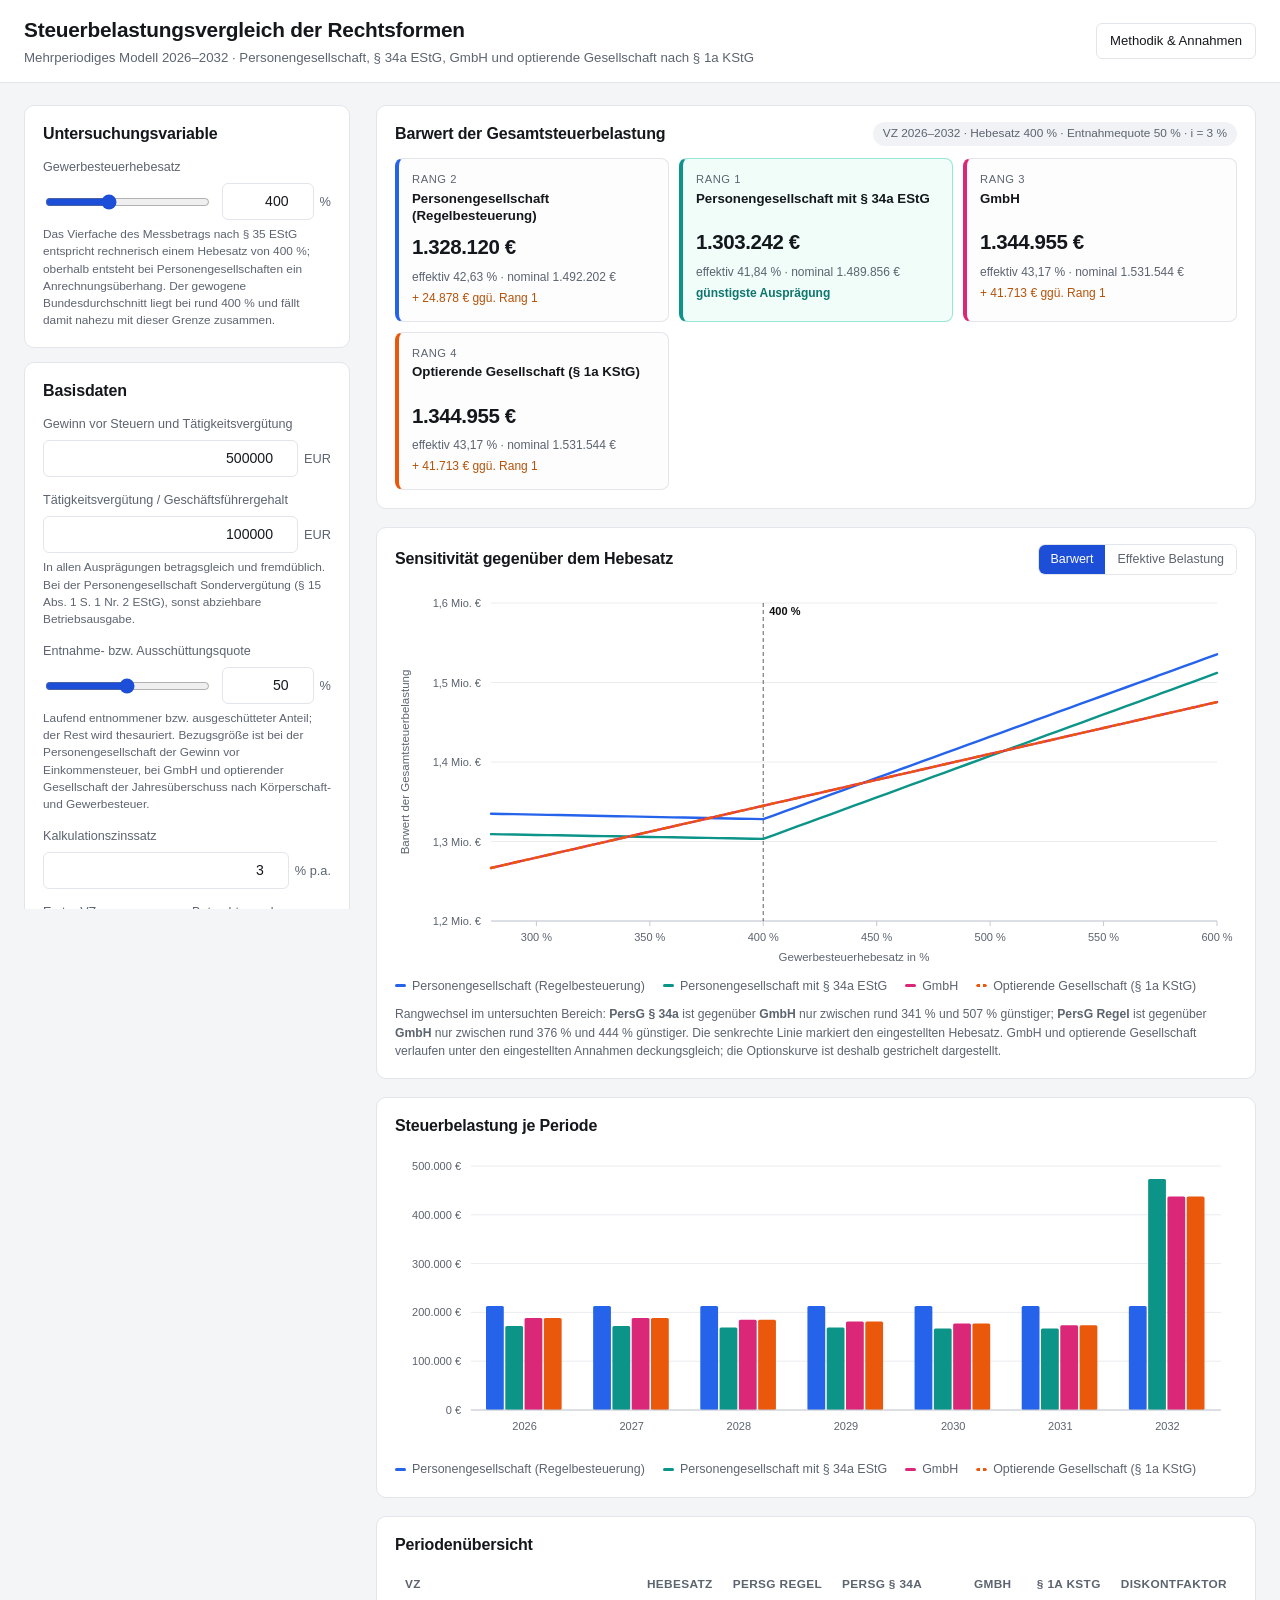
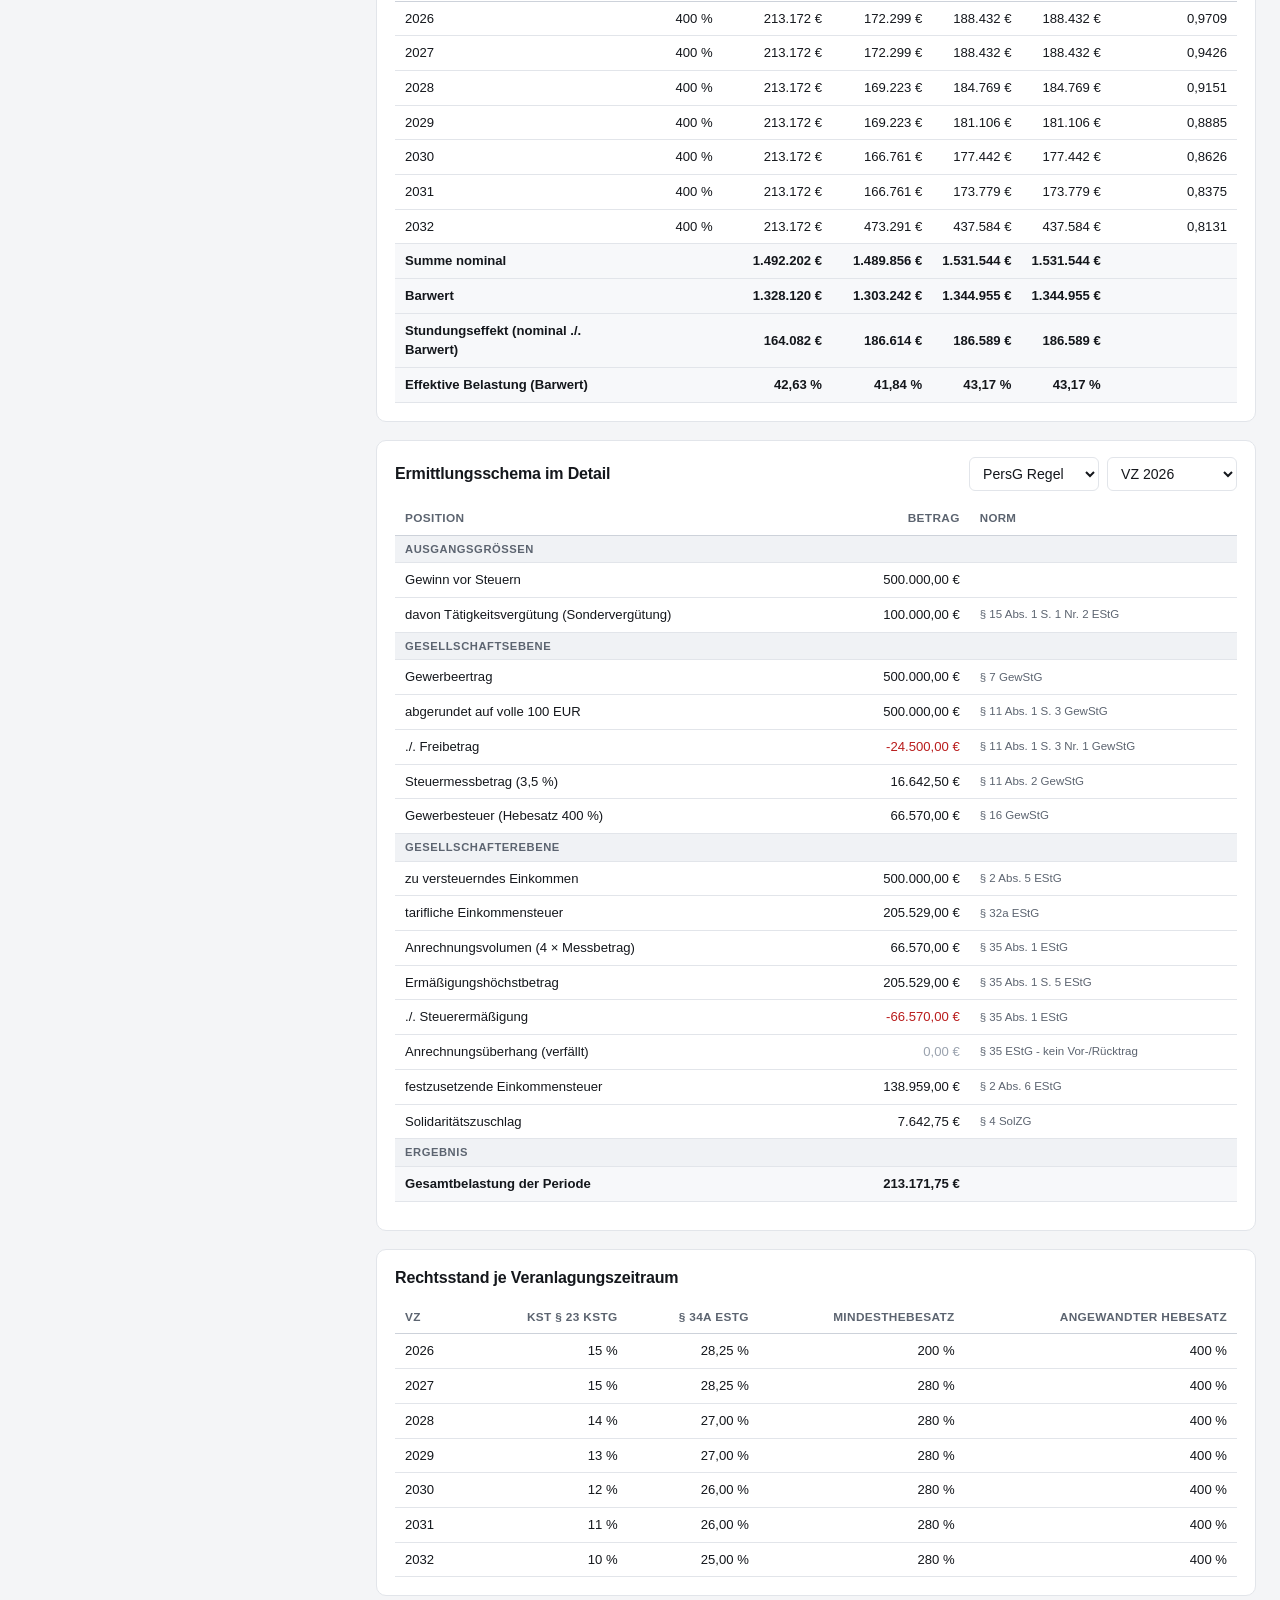
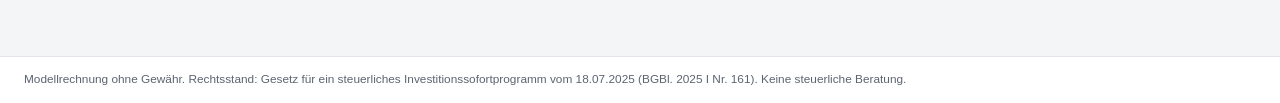
==== commit 552f0630: "Add files via upload" ====
--- a/index.html
+++ b/index.html
@@ -46,14 +46,14 @@
           <div class="feld">
             <label for="gewinn">Gewinn vor Steuern und Tätigkeitsvergütung</label>
             <div class="zahl-eingabe breit">
-              <input id="gewinn" type="number" min="0" step="10000" value="300000" />
+              <input id="gewinn" type="number" min="0" step="10000" value="500000" />
               <span>EUR</span>
             </div>
           </div>
           <div class="feld">
             <label for="verguetung">Tätigkeitsvergütung / Geschäftsführergehalt</label>
             <div class="zahl-eingabe breit">
-              <input id="verguetung" type="number" min="0" step="5000" value="120000" />
+              <input id="verguetung" type="number" min="0" step="5000" value="100000" />
               <span>EUR</span>
             </div>
             <p class="hinweis">
@@ -64,9 +64,9 @@
           <div class="feld">
             <label for="entnahme">Entnahme- bzw. Ausschüttungsquote</label>
             <div class="slider-zeile">
-              <input id="entnahme" type="range" min="0" max="100" step="5" value="0" />
+              <input id="entnahme" type="range" min="0" max="100" step="5" value="50" />
               <div class="zahl-eingabe">
-                <input id="entnahme-zahl" type="number" min="0" max="100" step="5" value="0" />
+                <input id="entnahme-zahl" type="number" min="0" max="100" step="5" value="50" />
                 <span>%</span>
               </div>
             </div>
@@ -234,29 +234,29 @@
           Die Annahmen sind keine Realitätsbeschreibung, sondern eine bewusste Reduktion, die den
           Untersuchungsgegenstand isoliert. Sie wirken über alle Ausprägungen einheitlich;
           Belastungsunterschiede sind damit ausschließlich auf die rechtsformspezifische Systematik
-          und auf die Höhe des Hebesatzes zurückzuführen. Die Übersicht entspricht Tabelle 1 der
-          Arbeit.
+          und auf die Höhe des Hebesatzes zurückzuführen. Die Übersicht entspricht der
+          Annahmentabelle der Arbeit; die Randziffer nennt den begründenden Abschnitt.
         </p>
         <table class="tabelle">
           <thead>
             <tr><th>Parameter</th><th>Annahme</th></tr>
           </thead>
           <tbody>
-            <tr><td>Gesellschafter</td><td>eine unbeschränkt steuerpflichtige natürliche Person, keine weiteren Einkünfte, keine Kirchensteuer</td></tr>
-            <tr><td>Gewinn vor Steuern</td><td>konstant über alle Perioden</td></tr>
-            <tr><td>Hebesatz</td><td>einzige variable Größe; Sensitivität im Bereich 280 % bis 600 %. Der gewogene Bundesdurchschnitt liegt bei rund 400 % und fällt damit nahezu mit der Anrechnungsgrenze des § 35 EStG zusammen.</td></tr>
-            <tr><td>Hinzurechnungen / Kürzungen</td><td>keine; Gewerbeertrag = Gewinn vor Steuern</td></tr>
-            <tr><td>Tätigkeitsvergütung</td><td>betragsgleich in allen Ausprägungen, fremdüblich. Bei der Personengesellschaft Sondervergütung nach § 15 Abs. 1 S. 1 Nr. 2 EStG i.V.m. § 7 GewStG, bei GmbH und optierender Gesellschaft abziehbare Betriebsausgabe. Der vollständige Verzicht auf eine Vergütung dient nur als Kontrollrechnung.</td></tr>
-            <tr><td>Entnahme- bzw. Ausschüttungsquote</td><td>konstant; Bezugsgröße bei der Personengesellschaft der Gewinn vor Einkommensteuer, bei den Kapitalgesellschaften der Jahresüberschuss nach Körperschaft- und Gewerbesteuer</td></tr>
-            <tr><td>Sonderbetriebsvermögen</td><td>nicht vorhanden</td></tr>
-            <tr><td>Anrechnung § 35 EStG</td><td>ein Betrieb, keine Quotelung, kein Vor- oder Rücktrag von Überhängen</td></tr>
-            <tr><td>§ 34a EStG</td><td>Antragsvoraussetzungen des Abs. 1 S. 1 erfüllt (Gewinnanteil über 10 % oder über 10.000 EUR), keine Tatbestände des Abs. 6, voller Antrag</td></tr>
-            <tr><td>Ausschüttungsbesteuerung</td><td>Abgeltungsteuer nach § 32d Abs. 1 EStG; kein Teileinkünfteverfahren, keine Günstigerprüfung, kein Sparer-Pauschbetrag. Das Teileinkünfteverfahren wäre erst unterhalb eines Grenzsteuersatzes von rund 41,7 % vorteilhaft, die Günstigerprüfung erst unterhalb von 25 %.</td></tr>
-            <tr><td>Optierende Gesellschaft</td><td>nicht entnahmefähiges Gesellschafterkonto unterstellt, da das Stehenlassen auf einem entnahmefähigen Konto bereits die Ausschüttungsfiktion des § 1a Abs. 3 S. 5 KStG auslöste; Übergang nach § 1a Abs. 2 KStG und Rückoption nach § 1a Abs. 4 KStG nicht abgebildet</td></tr>
-            <tr><td>Schlussperiode</td><td>vollständige Ausschüttung bzw. Entnahme und Nachversteuerung</td></tr>
-            <tr><td>Rechtsstand</td><td>verabschiedete Satzänderungen periodengerecht; Einkommensteuertarif konstant (VZ 2026)</td></tr>
-            <tr><td>Thesauriertes Vermögen</td><td>keine Verzinsung; Diskontierung allein über den Kalkulationszinssatz</td></tr>
-            <tr><td>Sozialversicherung</td><td>bleibt außer Betracht</td></tr>
+            <tr><td>Gesellschafter</td><td>eine unbeschränkt steuerpflichtige natürliche Person, keine weiteren Einkünfte, keine Kirchensteuer <span class="kap">2.1.1</span></td></tr>
+            <tr><td>Gewinn vor Steuern</td><td>konstant über alle sieben Perioden <span class="kap">2.2</span></td></tr>
+            <tr><td>Hinzurechnungen / Kürzungen</td><td>keine; Gewerbeertrag = Gewinn vor Steuern <span class="kap">2.1.1</span></td></tr>
+            <tr><td>Tätigkeitsvergütung</td><td>betragsgleich in allen Ausprägungen, fremdüblich. Bei der Personengesellschaft Sondervergütung nach § 15 Abs. 1 S. 1 Nr. 2 EStG i.V.m. § 7 GewStG, bei GmbH und optierender Gesellschaft abziehbare Betriebsausgabe <span class="kap">2.2</span></td></tr>
+            <tr><td>Sonderbetriebsvermögen</td><td>nicht vorhanden <span class="kap">2.1.1</span></td></tr>
+            <tr><td>Anrechnung § 35 EStG</td><td>ein Betrieb, keine Quotelung, kein Vor- oder Rücktrag von Überhängen, Thesaurierungs- und Nachsteuer im Höchstbetrag <span class="kap">2.1.1</span></td></tr>
+            <tr><td>§ 34a EStG</td><td>Antragsvoraussetzungen erfüllt (Gewinnanteil über 10 % oder über 10.000 EUR), keine Tatbestände des Abs. 6, Steuern werden zusätzlich zu Vergütung und Entnahmen entnommen <span class="kap">2.1.1</span></td></tr>
+            <tr><td>Ausschüttungsbesteuerung</td><td>Abgeltungsteuer, kein Teileinkünfteverfahren, keine Günstigerprüfung. Das Teileinkünfteverfahren wäre erst unterhalb eines Grenzsteuersatzes von rund 41,7 % vorteilhaft, die Günstigerprüfung erst unterhalb von 25 % <span class="kap">2.1.2</span></td></tr>
+            <tr><td>Optierende Gesellschaft</td><td>nicht entnahmefähiges Gesellschafterkonto; Übergang und Rückoption nicht abgebildet <span class="kap">2.1.3</span></td></tr>
+            <tr><td>Entnahmequote</td><td>PersG: auf Gewinn nach Vergütung und Gewerbesteuer, KapGes: auf Jahresüberschuss. Die dem Gesellschafter zufließenden Beträge sind daher bei gleicher Quote nicht identisch. <span class="kap">2.2</span></td></tr>
+            <tr><td>Thesauriertes Vermögen</td><td>keine Verzinsung <span class="kap">2.2</span></td></tr>
+            <tr><td>Zahlungszeitpunkt</td><td>Steuerzahlung am Periodenende, Diskontierung mit konstantem Zinssatz <span class="kap">2.2</span></td></tr>
+            <tr><td>Schlussperiode</td><td>vollständige Ausschüttung bzw. Entnahme und Nachversteuerung <span class="kap">2.2</span></td></tr>
+            <tr><td>Rechtsstand</td><td>verabschiedete Satzänderungen periodengerecht; Einkommensteuertarif 2026 konstant, Mindesthebesatz 200 % (2026), 280 % (ab 2027) <span class="kap">2.2</span></td></tr>
+            <tr><td>Hebesatz</td><td>einzige variable Größe; Sensitivität im Bereich 280 % bis 600 %. Der gewogene Bundesdurchschnitt liegt bei rund 400 % und fällt damit nahezu mit der Anrechnungsgrenze des § 35 EStG zusammen. <span class="kap">2.3</span></td></tr>
           </tbody>
         </table>
 
@@ -264,10 +264,12 @@
         <p>
           Die Berechnung durchläuft die Veranlagungszeiträume nacheinander. Fortgeschrieben werden
           der nachversteuerungspflichtige Betrag nach § 34a Abs. 3 EStG sowie das thesaurierte
-          Vermögen der Kapitalgesellschaft. Die Ermittlung des begünstigungsfähigen Gewinns nach
-          § 34a Abs. 2 EStG ist zirkulär und wird durch Fixpunktiteration aufgelöst. Erst im
-          Anschluss werden die Zahlungen &ndash; jeweils zum Periodenende &ndash; auf den Beginn des
-          ersten Veranlagungszeitraums diskontiert.
+          Vermögen der Kapitalgesellschaft. Der begünstigungsfähige Gewinn nach § 34a Abs. 2 EStG
+          wird geschlossen ermittelt: Da die Entnahmen zur Zahlung der Thesaurierungssteuer nach
+          Satz 2 außer Ansatz bleiben und der Gewinn nach Satz 1 um die Gewerbesteuer erhöht wird,
+          heben sich beide Größen heraus &ndash; die geltende Fassung erzeugt keine Zirkularität.
+          Erst im Anschluss werden die Zahlungen &ndash; jeweils zum Periodenende &ndash; auf den
+          Beginn des ersten Veranlagungszeitraums diskontiert.
         </p>
 
         <h3>Grenzen</h3>
--- a/styles.css
+++ b/styles.css
@@ -202,6 +202,18 @@
   margin-bottom: 6px;
 }
 
+/* Abschnittsverweis in der Annahmentabelle */
+.kap {
+  display: inline-block;
+  margin-left: 4px;
+  padding: 1px 5px;
+  font-size: 0.68rem;
+  color: var(--gedimmt);
+  background: #f2f4f7;
+  border-radius: 4px;
+  white-space: nowrap;
+}
+
 .schnellwahl {
   display: flex;
   flex-wrap: wrap;
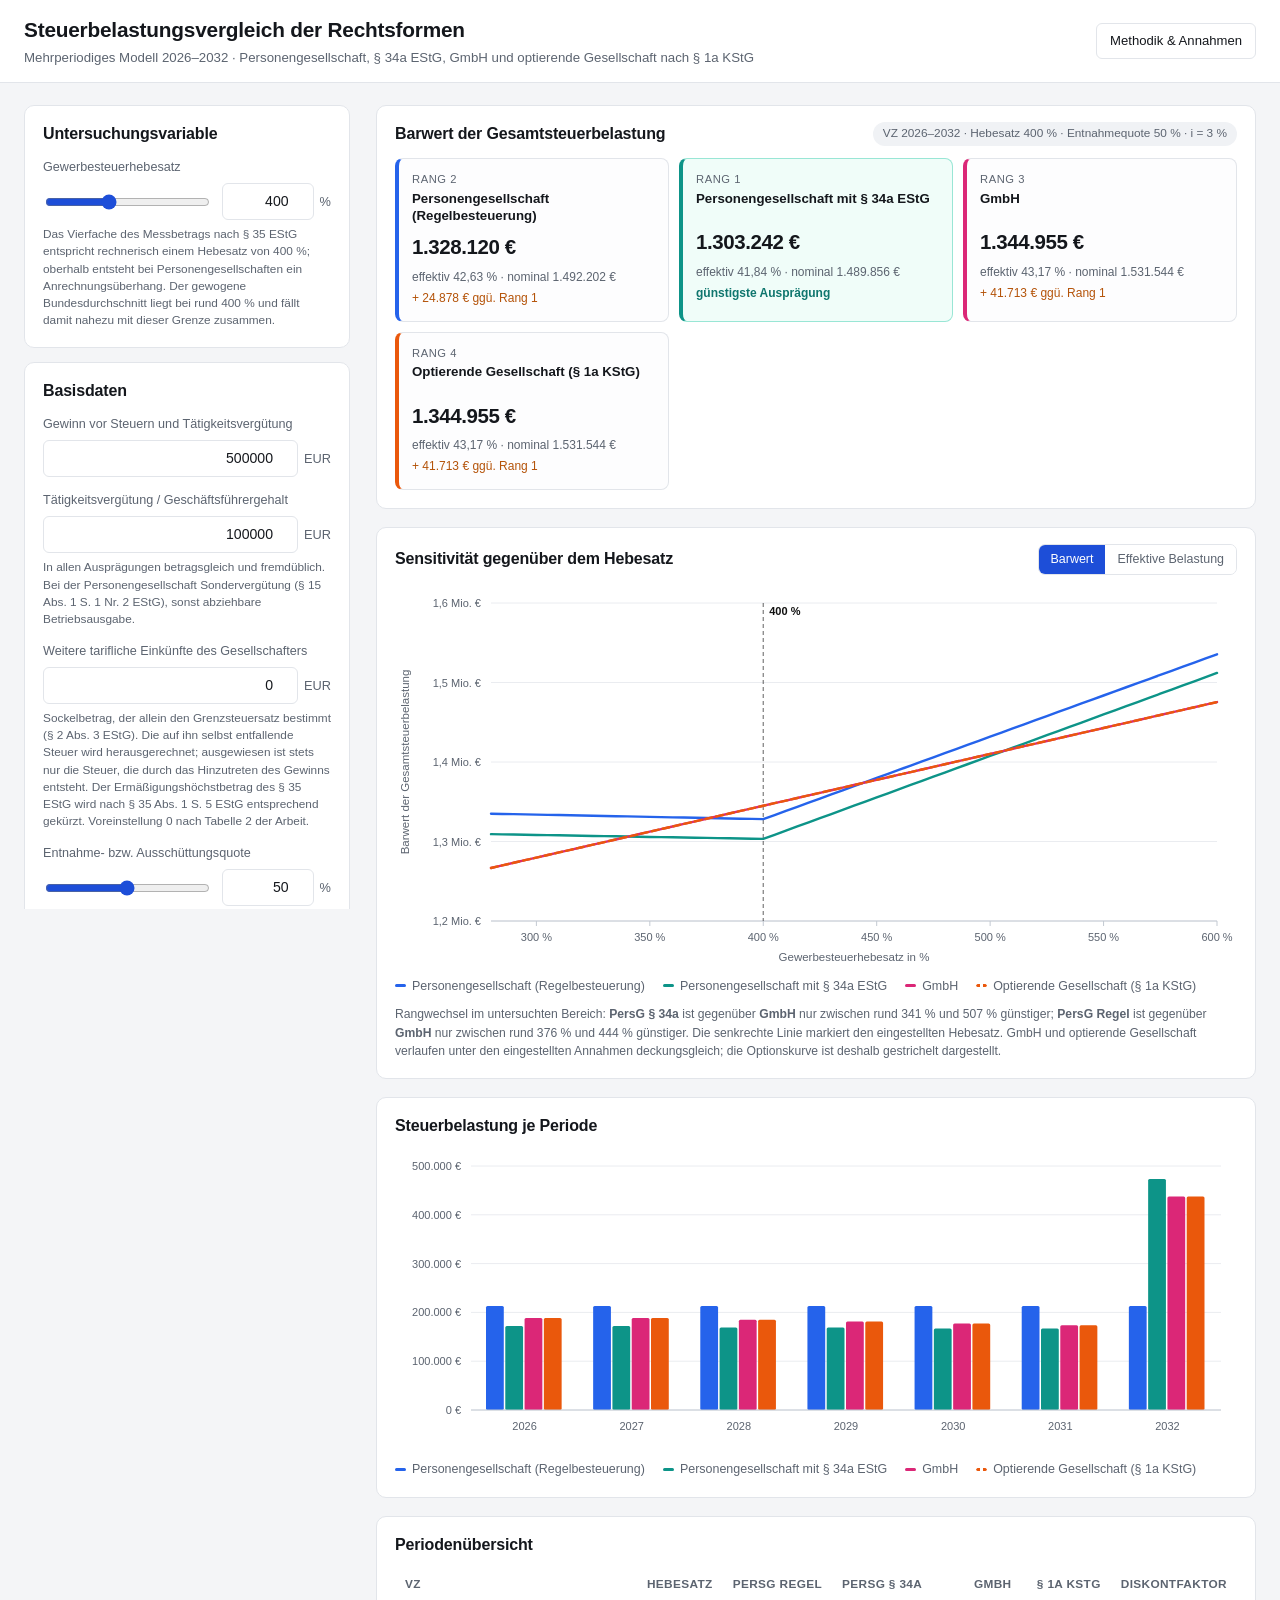
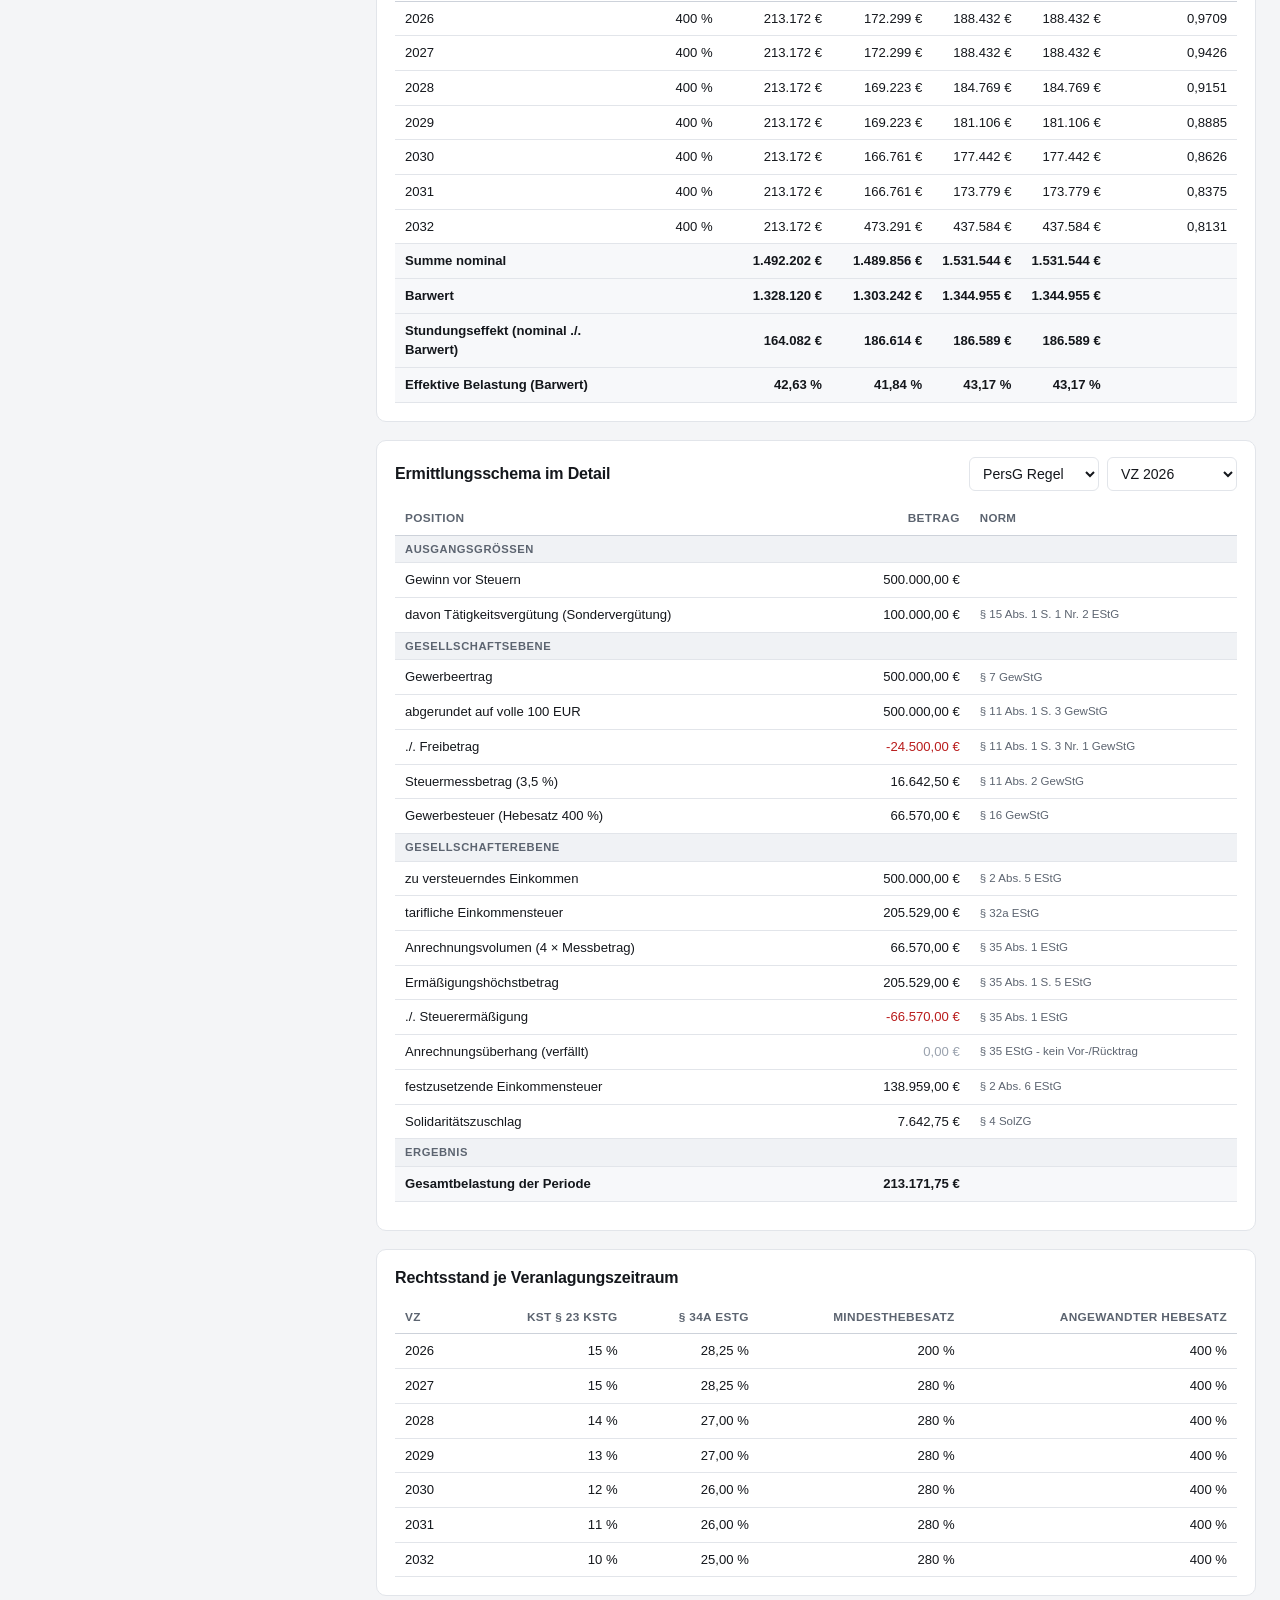
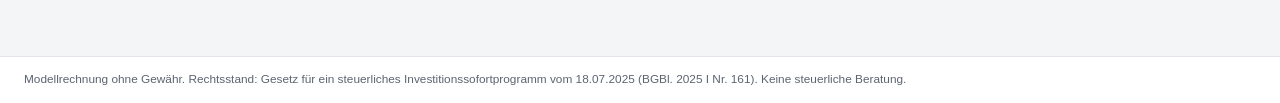
==== commit 6f1b6c74: "Add files via upload" ====
--- a/index.html
+++ b/index.html
@@ -62,6 +62,20 @@
             </p>
           </div>
           <div class="feld">
+            <label for="weitere">Weitere tarifliche Einkünfte des Gesellschafters</label>
+            <div class="zahl-eingabe breit">
+              <input id="weitere" type="number" min="0" step="10000" value="0" />
+              <span>EUR</span>
+            </div>
+            <p class="hinweis">
+              Sockelbetrag, der allein den Grenzsteuersatz bestimmt (§ 2 Abs. 3 EStG). Die auf ihn
+              selbst entfallende Steuer wird herausgerechnet; ausgewiesen ist stets nur die Steuer,
+              die durch das Hinzutreten des Gewinns entsteht. Der Ermäßigungshöchstbetrag des § 35
+              EStG wird nach § 35 Abs. 1 S. 5 EStG entsprechend gekürzt. Voreinstellung 0 nach
+              Tabelle 2 der Arbeit.
+            </p>
+          </div>
+          <div class="feld">
             <label for="entnahme">Entnahme- bzw. Ausschüttungsquote</label>
             <div class="slider-zeile">
               <input id="entnahme" type="range" min="0" max="100" step="5" value="50" />
@@ -147,6 +161,36 @@
               <em>Entnahmefähiges Gesellschafterkonto: Thesaurierung ausgeschlossen.</em></span
             >
           </label>
+          <label class="schalter">
+            <input type="checkbox" id="opt-tev" />
+            <span
+              >Teileinkünfteverfahren beantragen
+              <em
+                >§ 32d Abs. 2 Nr. 3 EStG: 60 % der Ausschüttung gehen in das zvE ein, 40 % bleiben
+                nach § 3 Nr. 40 Buchst. d EStG steuerfrei. Lohnt sich erst unterhalb eines
+                Grenzsteuersatzes von 41,67 %, da 60 % davon gerade 25 % ergeben.</em
+              ></span
+            >
+          </label>
+          <label class="schalter" id="schalter-guenstiger">
+            <input type="checkbox" id="opt-guenstiger" />
+            <span
+              >Günstigerprüfung durchführen
+              <em
+                >§ 32d Abs. 6 EStG: die Ausschüttung wird in voller Höhe dem zvE hinzugerechnet, wenn
+                das zu einer niedrigeren Steuer führt. Maßstab ist der Durchschnittssteuersatz auf
+                die Ausschüttung, nicht der Grenzsteuersatz, und die Vergleichsgröße beträgt 26,375 %
+                (25 % zuzüglich SolZ, der auf die Kapitalertragsteuer ohne Freigrenze erhoben wird).
+                Praktisch greift der Antrag nur, solange die übrigen Einkünfte unter rund
+                24.750 EUR liegen.</em
+              ></span
+            >
+          </label>
+          <p class="hinweis" id="hinweis-wahlrechte" hidden>
+            Beide Wahlrechte verdrängen den gesonderten Tarif. § 32d Abs. 6 EStG erfasst nur
+            Kapitalerträge, die dem Abs. 1 unterliegen; bei beantragtem Teileinkünfteverfahren geht
+            die Günstigerprüfung daher ins Leere.
+          </p>
         </section>
 
         <section class="karte">
@@ -242,14 +286,15 @@
             <tr><th>Parameter</th><th>Annahme</th></tr>
           </thead>
           <tbody>
-            <tr><td>Gesellschafter</td><td>eine unbeschränkt steuerpflichtige natürliche Person, keine weiteren Einkünfte, keine Kirchensteuer <span class="kap">2.1.1</span></td></tr>
+            <tr><td>Gesellschafter</td><td>eine unbeschränkt steuerpflichtige natürliche Person, keine Kirchensteuer. Weitere tarifliche Einkünfte sind voreingestellt 0; über das Feld „Weitere tarifliche Einkünfte" lassen sie sich als Sockelbetrag zuschalten, der allein den Grenzsteuersatz kalibriert <span class="kap">2.1.1</span></td></tr>
+            <tr><td>Sockelbetrag</td><td>in jede Tarifberechnung geht <em>W</em> + <em>X</em> ein, zugerechnet wird nur ESt(<em>W</em> + <em>X</em>) − ESt(<em>W</em>) und entsprechend beim SolZ. Vergleichsmaßstab bleibt damit allein die Belastung des Betriebsergebnisses; der Ermäßigungshöchstbetrag wird nach § 35 Abs. 1 S. 5 EStG anteilig gekürzt <span class="kap">2.1.1</span></td></tr>
             <tr><td>Gewinn vor Steuern</td><td>konstant über alle sieben Perioden <span class="kap">2.2</span></td></tr>
             <tr><td>Hinzurechnungen / Kürzungen</td><td>keine; Gewerbeertrag = Gewinn vor Steuern <span class="kap">2.1.1</span></td></tr>
             <tr><td>Tätigkeitsvergütung</td><td>betragsgleich in allen Ausprägungen, fremdüblich. Bei der Personengesellschaft Sondervergütung nach § 15 Abs. 1 S. 1 Nr. 2 EStG i.V.m. § 7 GewStG, bei GmbH und optierender Gesellschaft abziehbare Betriebsausgabe <span class="kap">2.2</span></td></tr>
             <tr><td>Sonderbetriebsvermögen</td><td>nicht vorhanden <span class="kap">2.1.1</span></td></tr>
             <tr><td>Anrechnung § 35 EStG</td><td>ein Betrieb, keine Quotelung, kein Vor- oder Rücktrag von Überhängen, Thesaurierungs- und Nachsteuer im Höchstbetrag <span class="kap">2.1.1</span></td></tr>
             <tr><td>§ 34a EStG</td><td>Antragsvoraussetzungen erfüllt (Gewinnanteil über 10 % oder über 10.000 EUR), keine Tatbestände des Abs. 6, Steuern werden zusätzlich zu Vergütung und Entnahmen entnommen <span class="kap">2.1.1</span></td></tr>
-            <tr><td>Ausschüttungsbesteuerung</td><td>Abgeltungsteuer, kein Teileinkünfteverfahren, keine Günstigerprüfung. Das Teileinkünfteverfahren wäre erst unterhalb eines Grenzsteuersatzes von rund 41,7 % vorteilhaft, die Günstigerprüfung erst unterhalb von 25 % <span class="kap">2.1.2</span></td></tr>
+            <tr><td>Ausschüttungsbesteuerung</td><td>im Grundfall Abgeltungsteuer, kein Sparer-Pauschbetrag. Teileinkünfteverfahren und Günstigerprüfung sind unter „Modellvarianten“ zuschaltbar; das Teileinkünfteverfahren wäre erst unterhalb eines Grenzsteuersatzes von rund 41,7 % vorteilhaft, die Günstigerprüfung erst bei einem Durchschnittssteuersatz auf die Ausschüttung unter 26,375 % und damit praktisch nur bei übrigen Einkünften unter rund 24.750 EUR <span class="kap">2.1.2</span></td></tr>
             <tr><td>Optierende Gesellschaft</td><td>nicht entnahmefähiges Gesellschafterkonto; Übergang und Rückoption nicht abgebildet <span class="kap">2.1.3</span></td></tr>
             <tr><td>Entnahmequote</td><td>PersG: auf Gewinn nach Vergütung und Gewerbesteuer, KapGes: auf Jahresüberschuss. Die dem Gesellschafter zufließenden Beträge sind daher bei gleicher Quote nicht identisch. <span class="kap">2.2</span></td></tr>
             <tr><td>Thesauriertes Vermögen</td><td>keine Verzinsung <span class="kap">2.2</span></td></tr>
--- a/styles.css
+++ b/styles.css
@@ -275,6 +275,12 @@
   color: var(--gedimmt);
   margin-top: 2px;
 }
+/* Wahlrecht, das durch ein anderes verdraengt wird (§ 32d Abs. 6 EStG bei
+   beantragtem Teileinkuenfteverfahren). */
+.schalter.gesperrt {
+  opacity: 0.45;
+  cursor: not-allowed;
+}
 
 button {
   font: inherit;
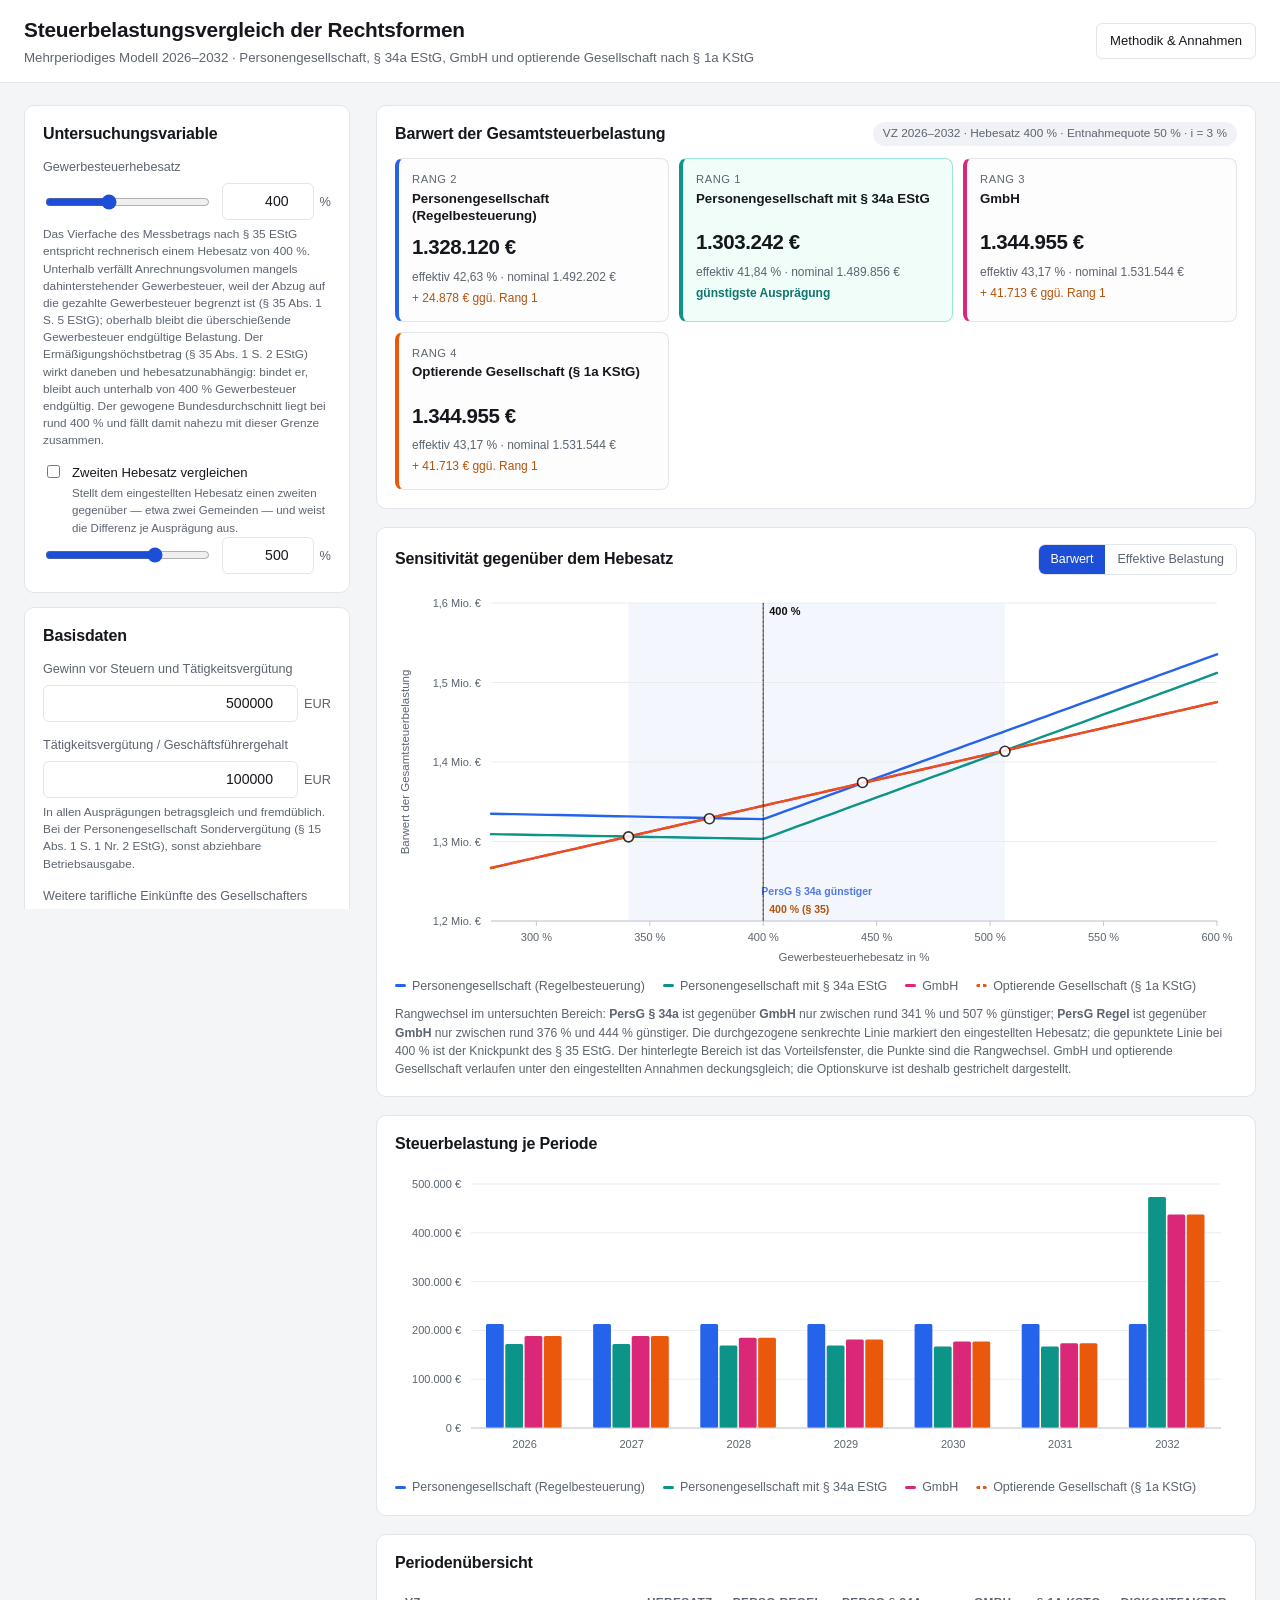
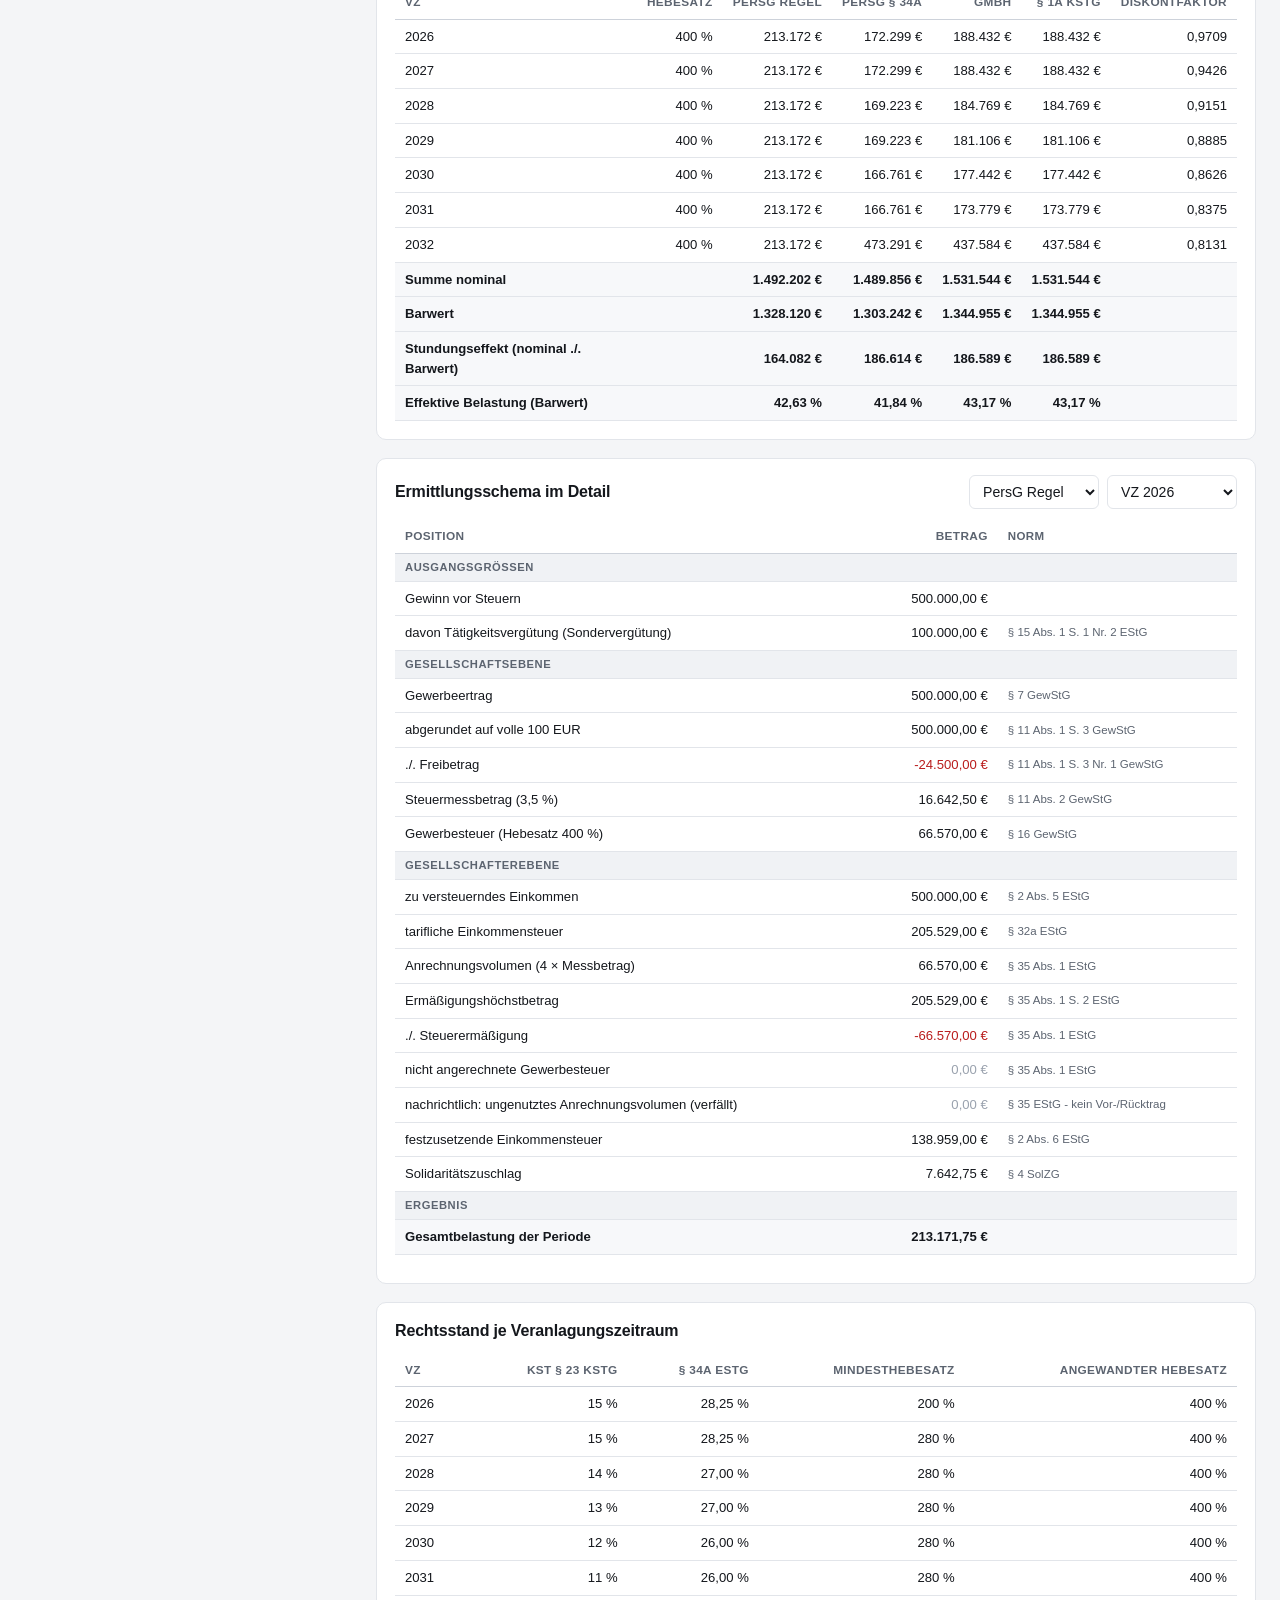
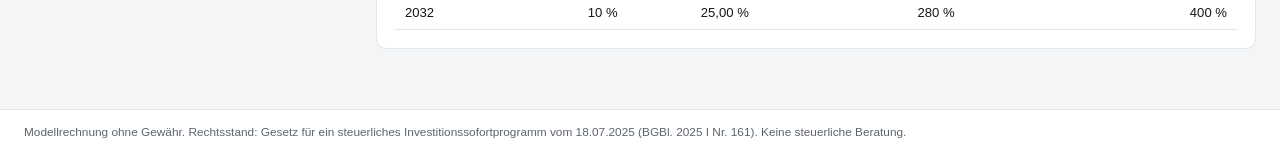
==== commit 5292631d: "Add files via upload" ====
--- a/index.html
+++ b/index.html
@@ -39,6 +39,21 @@
             </div>
             <p class="hinweis" id="hebesatz-hinweis"></p>
           </div>
+          <div class="feld">
+            <label class="schalter">
+              <input type="checkbox" id="opt-vergleich" />
+              <span>Zweiten Hebesatz vergleichen
+                <em>Stellt dem eingestellten Hebesatz einen zweiten gegenüber — etwa zwei
+                  Gemeinden — und weist die Differenz je Ausprägung aus.</em></span>
+            </label>
+            <div class="slider-zeile" id="vergleich-zeile" hidden>
+              <input id="hebesatz-b" type="range" min="280" max="600" step="5" value="500" />
+              <div class="zahl-eingabe">
+                <input id="hebesatz-b-zahl" type="number" min="0" max="1200" step="5" value="500" />
+                <span>%</span>
+              </div>
+            </div>
+          </div>
         </section>
 
         <section class="karte">
@@ -71,7 +86,7 @@
               Sockelbetrag, der allein den Grenzsteuersatz bestimmt (§ 2 Abs. 3 EStG). Die auf ihn
               selbst entfallende Steuer wird herausgerechnet; ausgewiesen ist stets nur die Steuer,
               die durch das Hinzutreten des Gewinns entsteht. Der Ermäßigungshöchstbetrag des § 35
-              EStG wird nach § 35 Abs. 1 S. 5 EStG entsprechend gekürzt. Voreinstellung 0 nach
+              EStG wird nach § 35 Abs. 1 S. 2 EStG entsprechend gekürzt. Voreinstellung 0 nach
               Tabelle 2 der Arbeit.
             </p>
           </div>
@@ -149,8 +164,10 @@
               >§ 34a-Steuer im Ermäßigungshöchstbetrag
               <em
                 >Standard an: Auffassung der Finanzverwaltung, wonach die Steuer auf den begünstigten
-                Gewinn und die Nachsteuer in den Höchstbetrag des § 35 EStG eingehen. Aus:
-                Gegenauffassung, der Sondertarif mindert dann das nutzbare Anrechnungsvolumen.</em
+                Gewinn (§ 34a Abs. 1 EStG) in den Höchstbetrag des § 35 EStG eingeht. Aus:
+                Gegenauffassung, der Sondertarif mindert dann das nutzbare Anrechnungsvolumen. Die
+                Nachsteuer des § 34a Abs. 4 EStG bleibt in beiden Fällen außer Ansatz, weil der
+                Nachversteuerungsbetrag nicht im zu versteuernden Einkommen enthalten ist.</em
               ></span
             >
           </label>
@@ -233,6 +250,14 @@
           <div id="chart-sensitivitaet"></div>
           <div class="legende" id="legende-sensitivitaet"></div>
           <p class="fussnote" id="schnittpunkte"></p>
+        </section>
+
+        <section class="karte" id="karte-vergleich" hidden>
+          <h2>Hebesatzvergleich</h2>
+          <div class="tabelle-scroll">
+            <table id="vergleich-tabelle" class="tabelle"></table>
+          </div>
+          <p class="fussnote" id="vergleich-hinweis"></p>
         </section>
 
         <section class="karte">
@@ -287,12 +312,12 @@
           </thead>
           <tbody>
             <tr><td>Gesellschafter</td><td>eine unbeschränkt steuerpflichtige natürliche Person, keine Kirchensteuer. Weitere tarifliche Einkünfte sind voreingestellt 0; über das Feld „Weitere tarifliche Einkünfte" lassen sie sich als Sockelbetrag zuschalten, der allein den Grenzsteuersatz kalibriert <span class="kap">2.1.1</span></td></tr>
-            <tr><td>Sockelbetrag</td><td>in jede Tarifberechnung geht <em>W</em> + <em>X</em> ein, zugerechnet wird nur ESt(<em>W</em> + <em>X</em>) − ESt(<em>W</em>) und entsprechend beim SolZ. Vergleichsmaßstab bleibt damit allein die Belastung des Betriebsergebnisses; der Ermäßigungshöchstbetrag wird nach § 35 Abs. 1 S. 5 EStG anteilig gekürzt <span class="kap">2.1.1</span></td></tr>
+            <tr><td>Sockelbetrag</td><td>in jede Tarifberechnung geht <em>W</em> + <em>X</em> ein, zugerechnet wird nur ESt(<em>W</em> + <em>X</em>) − ESt(<em>W</em>) und entsprechend beim SolZ. Vergleichsmaßstab bleibt damit allein die Belastung des Betriebsergebnisses; der Ermäßigungshöchstbetrag wird nach § 35 Abs. 1 S. 2 EStG anteilig gekürzt <span class="kap">2.1.1</span></td></tr>
             <tr><td>Gewinn vor Steuern</td><td>konstant über alle sieben Perioden <span class="kap">2.2</span></td></tr>
             <tr><td>Hinzurechnungen / Kürzungen</td><td>keine; Gewerbeertrag = Gewinn vor Steuern <span class="kap">2.1.1</span></td></tr>
             <tr><td>Tätigkeitsvergütung</td><td>betragsgleich in allen Ausprägungen, fremdüblich. Bei der Personengesellschaft Sondervergütung nach § 15 Abs. 1 S. 1 Nr. 2 EStG i.V.m. § 7 GewStG, bei GmbH und optierender Gesellschaft abziehbare Betriebsausgabe <span class="kap">2.2</span></td></tr>
             <tr><td>Sonderbetriebsvermögen</td><td>nicht vorhanden <span class="kap">2.1.1</span></td></tr>
-            <tr><td>Anrechnung § 35 EStG</td><td>ein Betrieb, keine Quotelung, kein Vor- oder Rücktrag von Überhängen, Thesaurierungs- und Nachsteuer im Höchstbetrag <span class="kap">2.1.1</span></td></tr>
+            <tr><td>Anrechnung § 35 EStG</td><td>ein Betrieb, keine Quotelung, kein Vor- oder Rücktrag von Überhängen. Die Thesaurierungssteuer des § 34a Abs. 1 EStG geht in den Ermäßigungshöchstbetrag ein (abschaltbar), die Nachsteuer des § 34a Abs. 4 EStG nicht: ihre Bemessungsgrundlage ist kein Bestandteil des zu versteuernden Einkommens und steht daher in keiner der beiden Summen des § 35 Abs. 1 S. 2 EStG <span class="kap">2.1.1</span></td></tr>
             <tr><td>§ 34a EStG</td><td>Antragsvoraussetzungen erfüllt (Gewinnanteil über 10 % oder über 10.000 EUR), keine Tatbestände des Abs. 6, Steuern werden zusätzlich zu Vergütung und Entnahmen entnommen <span class="kap">2.1.1</span></td></tr>
             <tr><td>Ausschüttungsbesteuerung</td><td>im Grundfall Abgeltungsteuer, kein Sparer-Pauschbetrag. Teileinkünfteverfahren und Günstigerprüfung sind unter „Modellvarianten“ zuschaltbar; das Teileinkünfteverfahren wäre erst unterhalb eines Grenzsteuersatzes von rund 41,7 % vorteilhaft, die Günstigerprüfung erst bei einem Durchschnittssteuersatz auf die Ausschüttung unter 26,375 % und damit praktisch nur bei übrigen Einkünften unter rund 24.750 EUR <span class="kap">2.1.2</span></td></tr>
             <tr><td>Optierende Gesellschaft</td><td>nicht entnahmefähiges Gesellschafterkonto; Übergang und Rückoption nicht abgebildet <span class="kap">2.1.3</span></td></tr>
--- a/styles.css
+++ b/styles.css
@@ -502,13 +502,61 @@
 .chart .marker {
   stroke: #111;
   stroke-width: 1.2;
-  stroke-dasharray: 4 3;
-  opacity: 0.55;
+  opacity: 0.6;
 }
 .chart .marker-label {
   font-size: 11px;
   fill: #111;
   font-weight: 600;
+}
+
+/* Vergleichshebesatz: gestrichelt, damit er vom eingestellten Hebesatz
+   unterscheidbar bleibt. */
+.chart .marker-zweit {
+  stroke: #111;
+  stroke-width: 1.2;
+  stroke-dasharray: 5 4;
+  opacity: 0.5;
+}
+.chart .marker-zweit-label {
+  font-size: 11px;
+  fill: #111;
+  font-weight: 600;
+  opacity: 0.8;
+}
+
+/* Knickpunkt des § 35 EStG bei 400 %: gepunktet und gedaempft, weil er keine
+   Eingabe ist, sondern eine Eigenschaft des Gesetzes. */
+.chart .marker-knick {
+  stroke: var(--warn);
+  stroke-width: 1.1;
+  stroke-dasharray: 1.5 3;
+  opacity: 0.8;
+}
+.chart .marker-knick-label {
+  font-size: 10.5px;
+  fill: var(--warn);
+  font-weight: 600;
+}
+
+/* Vorteilsfenster zwischen zwei Schnittpunkten. */
+.chart .zone {
+  fill: var(--akzent);
+  opacity: 0.05;
+}
+.chart .zone-label {
+  font-size: 10.5px;
+  fill: var(--akzent);
+  font-weight: 600;
+  opacity: 0.75;
+}
+
+/* Rangwechsel auf der Kurve. */
+.chart .punktmarke {
+  fill: #fff;
+  stroke: #111;
+  stroke-width: 1.6;
+  opacity: 0.85;
 }
 .chart .fokus-linie {
   stroke: #8b93a1;
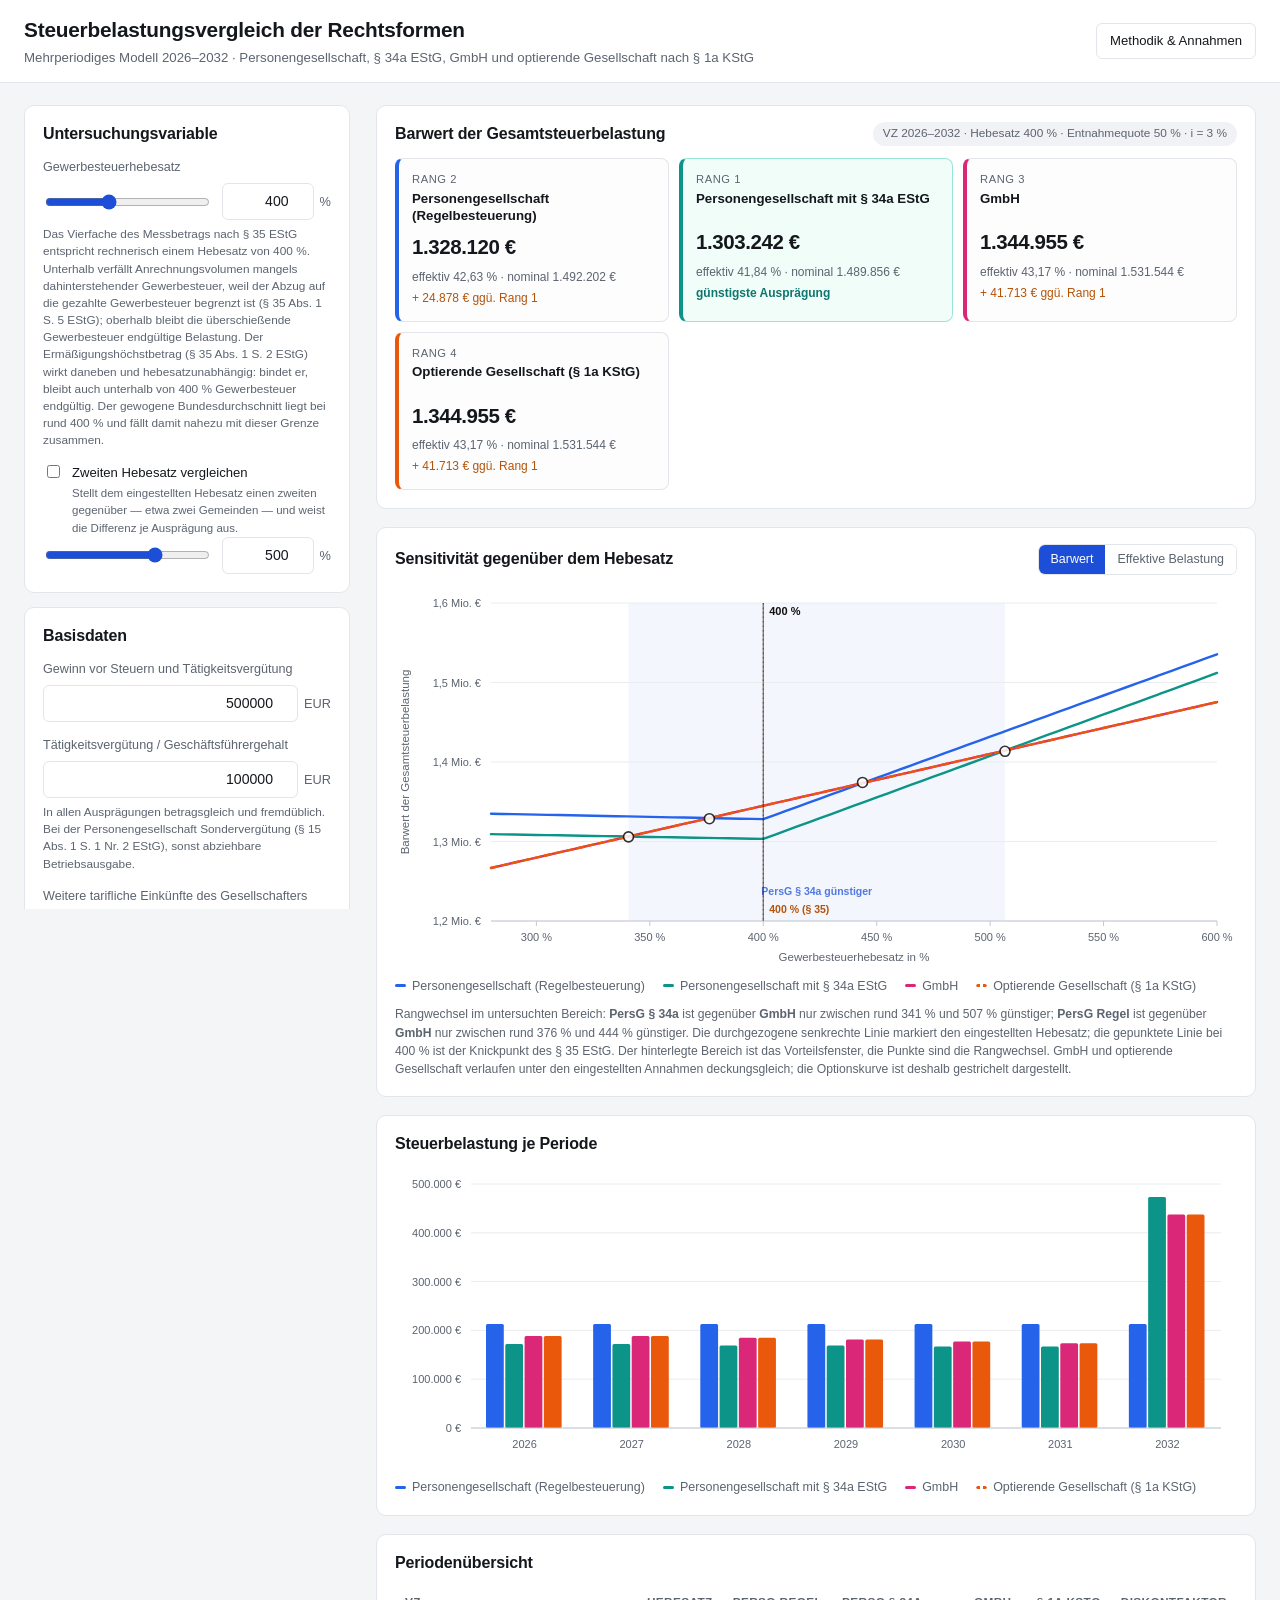
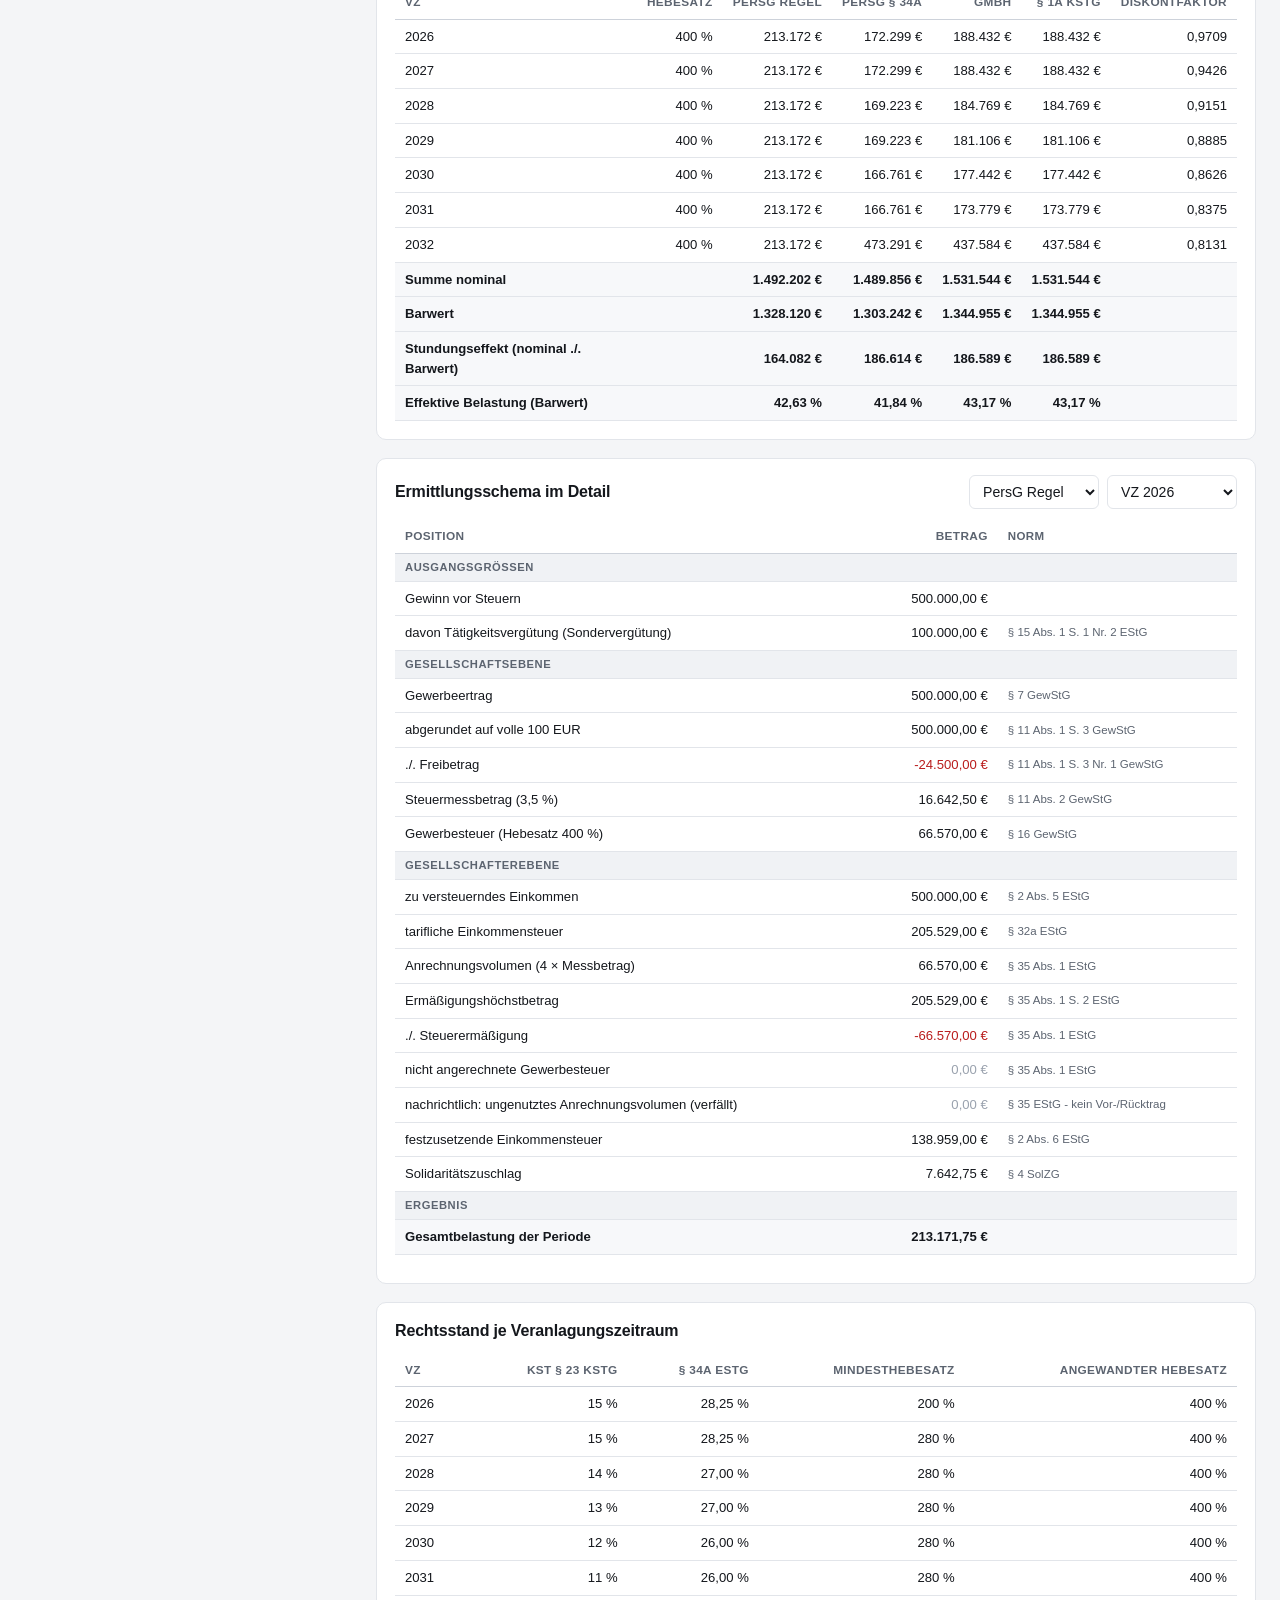
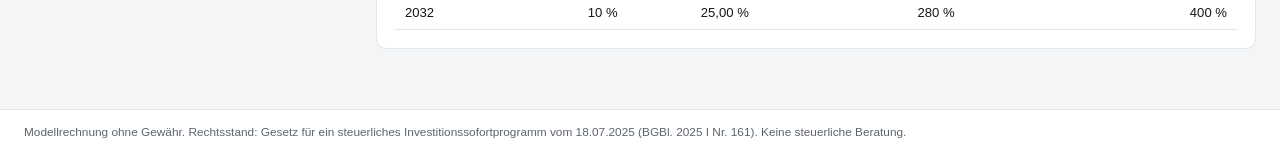
==== commit d97390e3: "Add files via upload" ====
--- a/index.html
+++ b/index.html
@@ -87,7 +87,7 @@
               selbst entfallende Steuer wird herausgerechnet; ausgewiesen ist stets nur die Steuer,
               die durch das Hinzutreten des Gewinns entsteht. Der Ermäßigungshöchstbetrag des § 35
               EStG wird nach § 35 Abs. 1 S. 2 EStG entsprechend gekürzt. Voreinstellung 0 nach
-              Tabelle 2 der Arbeit.
+              Tabelle 1 der Arbeit.
             </p>
           </div>
           <div class="feld">
@@ -163,11 +163,12 @@
             <span
               >§ 34a-Steuer im Ermäßigungshöchstbetrag
               <em
-                >Standard an: Auffassung der Finanzverwaltung, wonach die Steuer auf den begünstigten
-                Gewinn (§ 34a Abs. 1 EStG) in den Höchstbetrag des § 35 EStG eingeht. Aus:
-                Gegenauffassung, der Sondertarif mindert dann das nutzbare Anrechnungsvolumen. Die
-                Nachsteuer des § 34a Abs. 4 EStG bleibt in beiden Fällen außer Ansatz, weil der
-                Nachversteuerungsbetrag nicht im zu versteuernden Einkommen enthalten ist.</em
+                >Standard an: Auffassung der Finanzverwaltung (BMF vom 03.11.2016, Rn. 15), wonach
+                die Steuer auf den begünstigten Gewinn nach § 34a Abs. 1 EStG und die Nachsteuer
+                nach § 34a Abs. 4 EStG in den Höchstbetrag des § 35 EStG eingehen. Die
+                Nachversteuerungsbeträge selbst zählen dabei nicht zu den gewerblichen Einkünften,
+                erhöhen also nur den Multiplikator, nicht den Quotienten. Aus: Gegenauffassung, der
+                Sondertarif mindert dann das nutzbare Anrechnungsvolumen.</em
               ></span
             >
           </label>
@@ -317,7 +318,7 @@
             <tr><td>Hinzurechnungen / Kürzungen</td><td>keine; Gewerbeertrag = Gewinn vor Steuern <span class="kap">2.1.1</span></td></tr>
             <tr><td>Tätigkeitsvergütung</td><td>betragsgleich in allen Ausprägungen, fremdüblich. Bei der Personengesellschaft Sondervergütung nach § 15 Abs. 1 S. 1 Nr. 2 EStG i.V.m. § 7 GewStG, bei GmbH und optierender Gesellschaft abziehbare Betriebsausgabe <span class="kap">2.2</span></td></tr>
             <tr><td>Sonderbetriebsvermögen</td><td>nicht vorhanden <span class="kap">2.1.1</span></td></tr>
-            <tr><td>Anrechnung § 35 EStG</td><td>ein Betrieb, keine Quotelung, kein Vor- oder Rücktrag von Überhängen. Die Thesaurierungssteuer des § 34a Abs. 1 EStG geht in den Ermäßigungshöchstbetrag ein (abschaltbar), die Nachsteuer des § 34a Abs. 4 EStG nicht: ihre Bemessungsgrundlage ist kein Bestandteil des zu versteuernden Einkommens und steht daher in keiner der beiden Summen des § 35 Abs. 1 S. 2 EStG <span class="kap">2.1.1</span></td></tr>
+            <tr><td>Anrechnung § 35 EStG</td><td>ein Betrieb, keine Quotelung, kein Vor- oder Rücktrag von Überhängen, Thesaurierungs- und Nachsteuer im Höchstbetrag (BMF vom 03.11.2016, Rn. 15; abschaltbar). Die Nachversteuerungsbeträge selbst gehören nach derselben Randnummer nicht zu den begünstigten gewerblichen Einkünften und erhöhen daher nur den Multiplikator des § 35 Abs. 1 S. 2 EStG, nicht den Quotienten <span class="kap">2.1.1</span></td></tr>
             <tr><td>§ 34a EStG</td><td>Antragsvoraussetzungen erfüllt (Gewinnanteil über 10 % oder über 10.000 EUR), keine Tatbestände des Abs. 6, Steuern werden zusätzlich zu Vergütung und Entnahmen entnommen <span class="kap">2.1.1</span></td></tr>
             <tr><td>Ausschüttungsbesteuerung</td><td>im Grundfall Abgeltungsteuer, kein Sparer-Pauschbetrag. Teileinkünfteverfahren und Günstigerprüfung sind unter „Modellvarianten“ zuschaltbar; das Teileinkünfteverfahren wäre erst unterhalb eines Grenzsteuersatzes von rund 41,7 % vorteilhaft, die Günstigerprüfung erst bei einem Durchschnittssteuersatz auf die Ausschüttung unter 26,375 % und damit praktisch nur bei übrigen Einkünften unter rund 24.750 EUR <span class="kap">2.1.2</span></td></tr>
             <tr><td>Optierende Gesellschaft</td><td>nicht entnahmefähiges Gesellschafterkonto; Übergang und Rückoption nicht abgebildet <span class="kap">2.1.3</span></td></tr>
